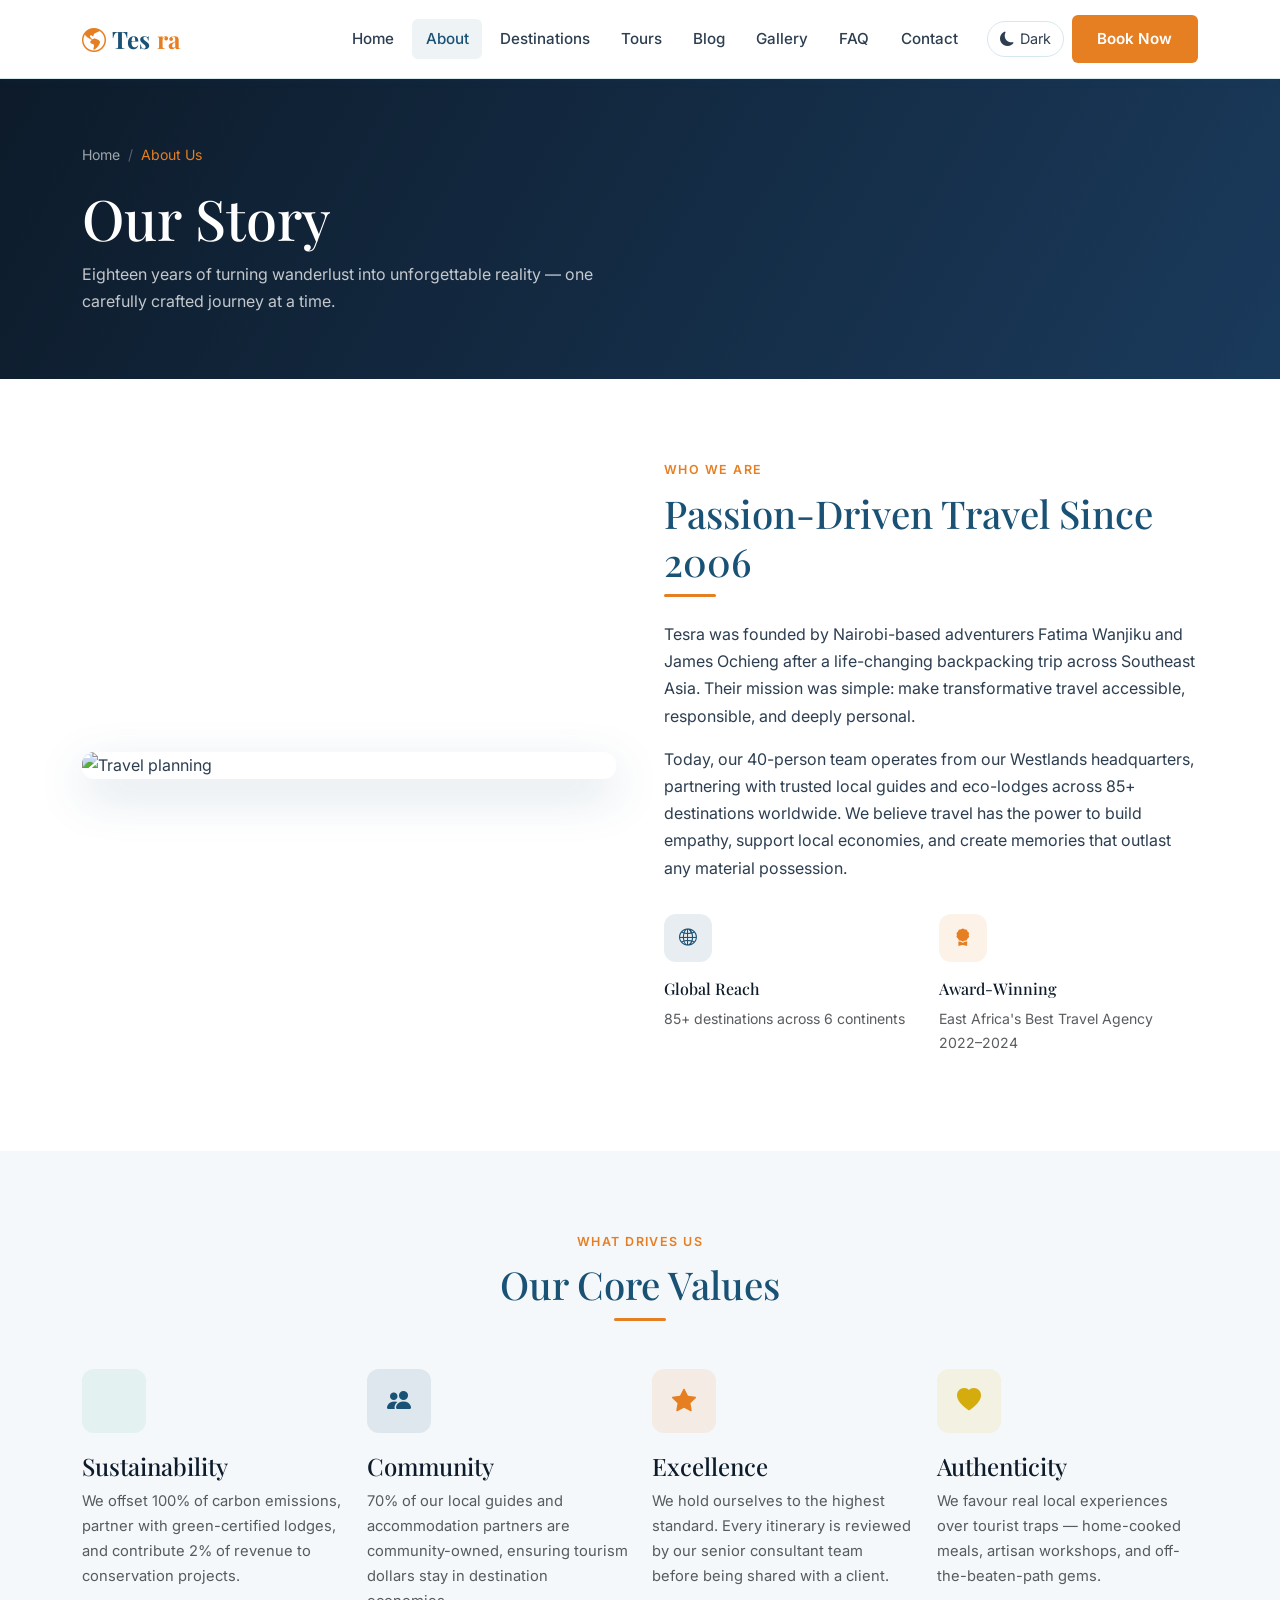
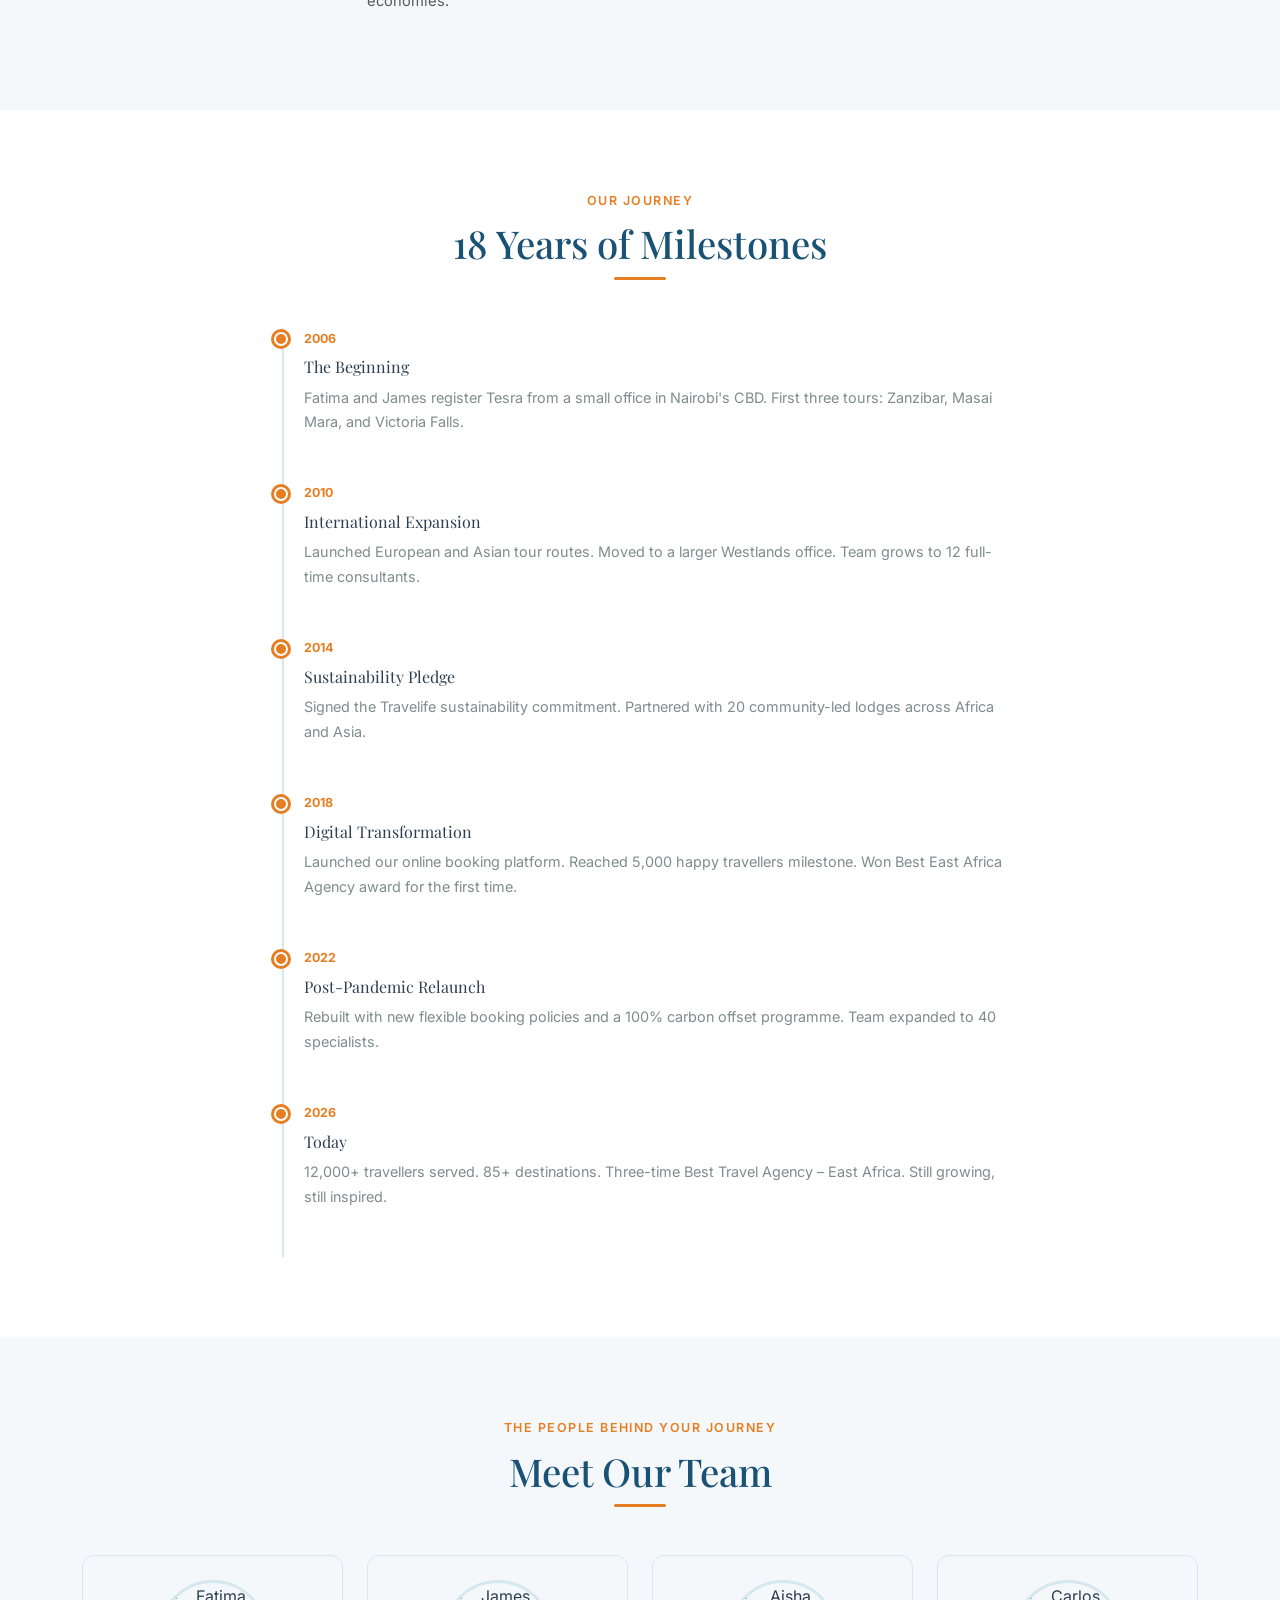
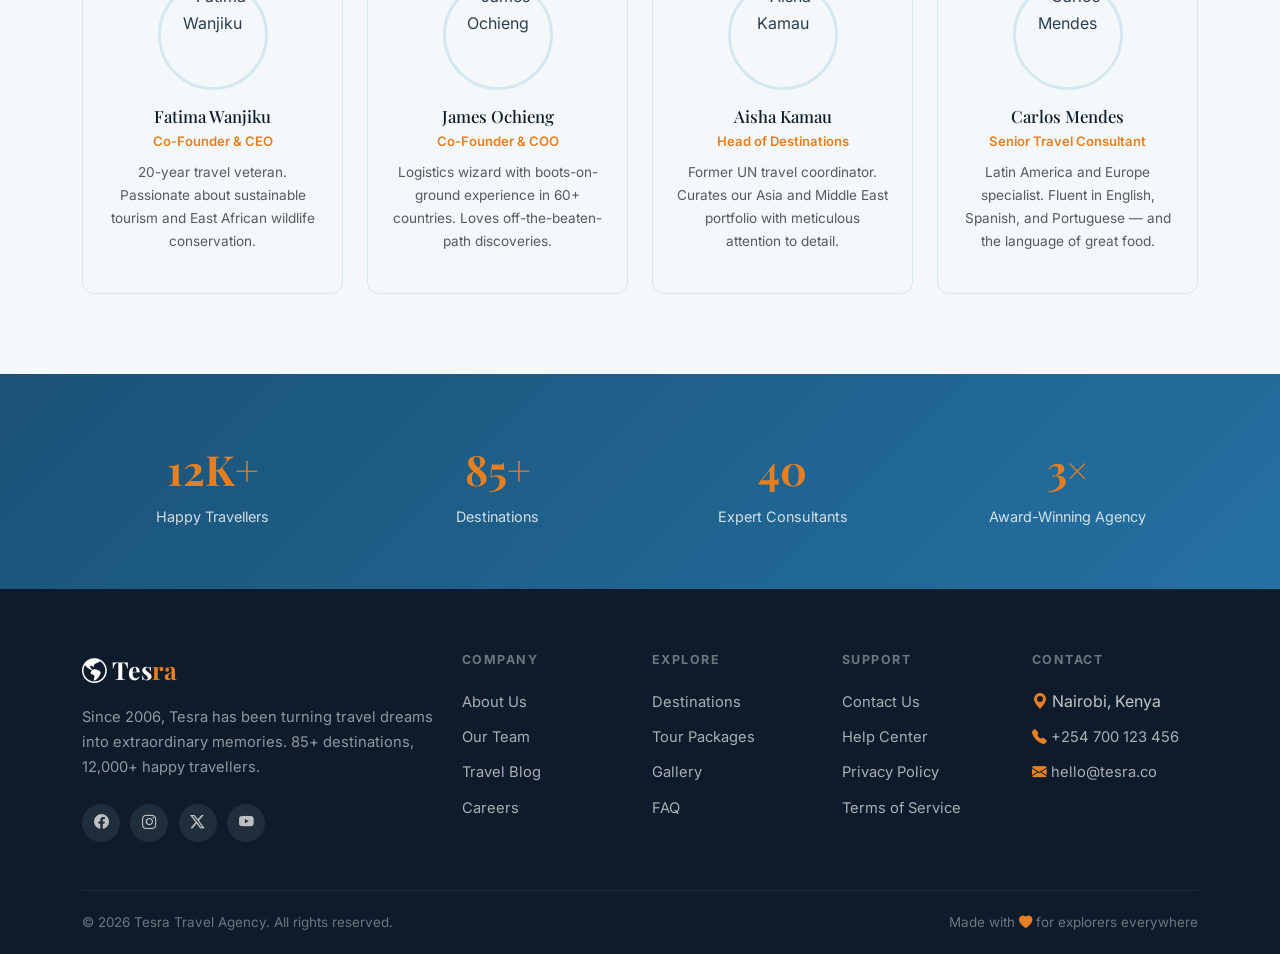
==== about.html @ 87112cbf "about page" ====
<!DOCTYPE html>
<html lang="en">
<head>
  <meta charset="UTF-8" />
  <meta name="viewport" content="width=device-width, initial-scale=1.0" />
  <title>About Us – Tesra Travel Agency</title>
  <meta name="description" content="Learn about Tesra Travel Agency – our story, mission, values, and the passionate team behind your dream journeys." />
  <link rel="stylesheet" href="https://cdn.jsdelivr.net/npm/bootstrap@5.3.2/dist/css/bootstrap.min.css" />
  <link rel="stylesheet" href="https://cdn.jsdelivr.net/npm/bootstrap-icons@1.11.3/font/bootstrap-icons.min.css" />
  <link rel="stylesheet" href="css/style.css" />
</head>
<body>

<!-- NAVBAR -->
<nav class="navbar navbar-expand-lg">
  <div class="container">
    <a class="navbar-brand" href="index.html"><i class="bi bi-globe-americas"></i> Tes<span>ra</span></a>
    <button class="navbar-toggler border-0" type="button" data-bs-toggle="collapse" data-bs-target="#navMenu">
      <span class="navbar-toggler-icon"></span>
    </button>
    <div class="collapse navbar-collapse" id="navMenu">
      <ul class="navbar-nav ms-auto align-items-lg-center gap-1 mb-2 mb-lg-0">
        <li class="nav-item"><a class="nav-link" href="index.html">Home</a></li>
        <li class="nav-item"><a class="nav-link active" href="about.html">About</a></li>
        <li class="nav-item"><a class="nav-link" href="destinations.html">Destinations</a></li>
        <li class="nav-item"><a class="nav-link" href="tours.html">Tours</a></li>
        <li class="nav-item"><a class="nav-link" href="blog.html">Blog</a></li>
        <li class="nav-item"><a class="nav-link" href="gallery.html">Gallery</a></li>
        <li class="nav-item"><a class="nav-link" href="faq.html">FAQ</a></li>
        <li class="nav-item"><a class="nav-link" href="contact.html">Contact</a></li>
      </ul>
      <div class="ms-lg-3 d-flex align-items-center gap-2 mt-2 mt-lg-0">
        <button id="darkModeToggle"><i class="bi bi-moon-fill"></i> Dark</button>
        <a href="tours.html" class="btn-primary-custom">Book Now</a>
      </div>
    </div>
  </div>
</nav>

<!-- PAGE HERO -->
<section class="page-hero">
  <div class="container">
    <nav aria-label="breadcrumb">
      <ol class="breadcrumb">
        <li class="breadcrumb-item"><a href="index.html" style="color:rgba(255,255,255,0.6)">Home</a></li>
        <li class="breadcrumb-item active">About Us</li>
      </ol>
    </nav>
    <h1>Our Story</h1>
    <p style="color:rgba(255,255,255,0.75);max-width:540px;margin-top:0.5rem">Eighteen years of turning wanderlust into unforgettable reality — one carefully crafted journey at a time.</p>
  </div>
</section>

<!-- MISSION & VISION -->
<section class="section-pad">
  <div class="container">
    <div class="row align-items-center g-5">
      <div class="col-lg-6 reveal">
        <img src="https://images.unsplash.com/photo-1488085061387-422e29b40080?w=800&q=80" alt="Travel planning" class="img-fluid" style="border-radius:var(--radius-md);box-shadow:var(--shadow-lg)" loading="lazy" />
      </div>
      <div class="col-lg-6 reveal">
        <span class="eyebrow">Who We Are</span>
        <h2 class="section-title">Passion-Driven Travel Since 2006</h2>
        <div class="divider"></div>
        <p>Tesra was founded by Nairobi-based adventurers Fatima Wanjiku and James Ochieng after a life-changing backpacking trip across Southeast Asia. Their mission was simple: make transformative travel accessible, responsible, and deeply personal.</p>
        <p class="mt-3">Today, our 40-person team operates from our Westlands headquarters, partnering with trusted local guides and eco-lodges across 85+ destinations worldwide. We believe travel has the power to build empathy, support local economies, and create memories that outlast any material possession.</p>
        <div class="row g-3 mt-2">
          <div class="col-6">
            <div class="feature-icon blue" style="width:48px;height:48px;font-size:1.1rem"><i class="bi bi-globe2"></i></div>
            <h5 style="font-size:1rem;margin-top:0.5rem">Global Reach</h5>
            <p class="text-muted" style="font-size:0.88rem">85+ destinations across 6 continents</p>
          </div>
          <div class="col-6">
            <div class="feature-icon orange" style="width:48px;height:48px;font-size:1.1rem"><i class="bi bi-award-fill"></i></div>
            <h5 style="font-size:1rem;margin-top:0.5rem">Award-Winning</h5>
            <p class="text-muted" style="font-size:0.88rem">East Africa's Best Travel Agency 2022–2024</p>
          </div>
        </div>
      </div>
    </div>
  </div>
</section>

<!-- VALUES -->
<section class="section-pad bg-light-custom">
  <div class="container">
    <div class="text-center mb-5">
      <span class="eyebrow">What Drives Us</span>
      <h2 class="section-title">Our Core Values</h2>
      <div class="divider center"></div>
    </div>
    <div class="row g-4">
      <div class="col-sm-6 col-lg-3 reveal">
        <div class="feature-icon teal"><i class="bi bi-leaf-fill"></i></div>
        <h4>Sustainability</h4>
        <p class="text-muted" style="font-size:0.92rem">We offset 100% of carbon emissions, partner with green-certified lodges, and contribute 2% of revenue to conservation projects.</p>
      </div>
      <div class="col-sm-6 col-lg-3 reveal">
        <div class="feature-icon blue"><i class="bi bi-people-fill"></i></div>
        <h4>Community</h4>
        <p class="text-muted" style="font-size:0.92rem">70% of our local guides and accommodation partners are community-owned, ensuring tourism dollars stay in destination economies.</p>
      </div>
      <div class="col-sm-6 col-lg-3 reveal">
        <div class="feature-icon orange"><i class="bi bi-star-fill"></i></div>
        <h4>Excellence</h4>
        <p class="text-muted" style="font-size:0.92rem">We hold ourselves to the highest standard. Every itinerary is reviewed by our senior consultant team before being shared with a client.</p>
      </div>
      <div class="col-sm-6 col-lg-3 reveal">
        <div class="feature-icon gold"><i class="bi bi-heart-fill"></i></div>
        <h4>Authenticity</h4>
        <p class="text-muted" style="font-size:0.92rem">We favour real local experiences over tourist traps — home-cooked meals, artisan workshops, and off-the-beaten-path gems.</p>
      </div>
    </div>
  </div>
</section>

<!-- TIMELINE -->
<section class="section-pad">
  <div class="container">
    <div class="row justify-content-center">
      <div class="col-lg-8">
        <div class="text-center mb-5">
          <span class="eyebrow">Our Journey</span>
          <h2 class="section-title">18 Years of Milestones</h2>
          <div class="divider center"></div>
        </div>
        <div class="timeline reveal">
          <div class="timeline-item">
            <div class="timeline-dot"></div>
            <div class="timeline-year">2006</div>
            <div class="timeline-title">The Beginning</div>
            <p class="timeline-text">Fatima and James register Tesra from a small office in Nairobi's CBD. First three tours: Zanzibar, Masai Mara, and Victoria Falls.</p>
          </div>
          <div class="timeline-item">
            <div class="timeline-dot"></div>
            <div class="timeline-year">2010</div>
            <div class="timeline-title">International Expansion</div>
            <p class="timeline-text">Launched European and Asian tour routes. Moved to a larger Westlands office. Team grows to 12 full-time consultants.</p>
          </div>
          <div class="timeline-item">
            <div class="timeline-dot"></div>
            <div class="timeline-year">2014</div>
            <div class="timeline-title">Sustainability Pledge</div>
            <p class="timeline-text">Signed the Travelife sustainability commitment. Partnered with 20 community-led lodges across Africa and Asia.</p>
          </div>
          <div class="timeline-item">
            <div class="timeline-dot"></div>
            <div class="timeline-year">2018</div>
            <div class="timeline-title">Digital Transformation</div>
            <p class="timeline-text">Launched our online booking platform. Reached 5,000 happy travellers milestone. Won Best East Africa Agency award for the first time.</p>
          </div>
          <div class="timeline-item">
            <div class="timeline-dot"></div>
            <div class="timeline-year">2022</div>
            <div class="timeline-title">Post-Pandemic Relaunch</div>
            <p class="timeline-text">Rebuilt with new flexible booking policies and a 100% carbon offset programme. Team expanded to 40 specialists.</p>
          </div>
          <div class="timeline-item">
            <div class="timeline-dot"></div>
            <div class="timeline-year">2026</div>
            <div class="timeline-title">Today</div>
            <p class="timeline-text">12,000+ travellers served. 85+ destinations. Three-time Best Travel Agency – East Africa. Still growing, still inspired.</p>
          </div>
        </div>
      </div>
    </div>
  </div>
</section>

<!-- TEAM -->
<section class="section-pad bg-light-custom" id="team">
  <div class="container">
    <div class="text-center mb-5">
      <span class="eyebrow">The People Behind Your Journey</span>
      <h2 class="section-title">Meet Our Team</h2>
      <div class="divider center"></div>
    </div>
    <div class="row g-4">
      <div class="col-sm-6 col-lg-3 reveal">
        <div class="team-card">
          <img src="https://randomuser.me/api/portraits/women/65.jpg" alt="Fatima Wanjiku" />
          <h4>Fatima Wanjiku</h4>
          <div class="team-role">Co-Founder & CEO</div>
          <p class="text-muted mt-2" style="font-size:0.85rem">20-year travel veteran. Passionate about sustainable tourism and East African wildlife conservation.</p>
        </div>
      </div>
      <div class="col-sm-6 col-lg-3 reveal">
        <div class="team-card">
          <img src="https://randomuser.me/api/portraits/men/41.jpg" alt="James Ochieng" />
          <h4>James Ochieng</h4>
          <div class="team-role">Co-Founder & COO</div>
          <p class="text-muted mt-2" style="font-size:0.85rem">Logistics wizard with boots-on-ground experience in 60+ countries. Loves off-the-beaten-path discoveries.</p>
        </div>
      </div>
      <div class="col-sm-6 col-lg-3 reveal">
        <div class="team-card">
          <img src="https://randomuser.me/api/portraits/women/29.jpg" alt="Aisha Kamau" />
          <h4>Aisha Kamau</h4>
          <div class="team-role">Head of Destinations</div>
          <p class="text-muted mt-2" style="font-size:0.85rem">Former UN travel coordinator. Curates our Asia and Middle East portfolio with meticulous attention to detail.</p>
        </div>
      </div>
      <div class="col-sm-6 col-lg-3 reveal">
        <div class="team-card">
          <img src="https://randomuser.me/api/portraits/men/52.jpg" alt="Carlos Mendes" />
          <h4>Carlos Mendes</h4>
          <div class="team-role">Senior Travel Consultant</div>
          <p class="text-muted mt-2" style="font-size:0.85rem">Latin America and Europe specialist. Fluent in English, Spanish, and Portuguese — and the language of great food.</p>
        </div>
      </div>
    </div>
  </div>
</section>

<!-- STATS BANNER -->
<section style="background:linear-gradient(135deg,#1A5276,#2471A3);padding:60px 0">
  <div class="container">
    <div class="row g-4 text-center text-white">
      <div class="col-6 col-lg-3">
        <div style="font-family:var(--font-display);font-size:2.6rem;font-weight:700;color:var(--color-accent)">12K+</div>
        <div style="font-size:0.9rem;opacity:0.8">Happy Travellers</div>
      </div>
      <div class="col-6 col-lg-3">
        <div style="font-family:var(--font-display);font-size:2.6rem;font-weight:700;color:var(--color-accent)">85+</div>
        <div style="font-size:0.9rem;opacity:0.8">Destinations</div>
      </div>
      <div class="col-6 col-lg-3">
        <div style="font-family:var(--font-display);font-size:2.6rem;font-weight:700;color:var(--color-accent)">40</div>
        <div style="font-size:0.9rem;opacity:0.8">Expert Consultants</div>
      </div>
      <div class="col-6 col-lg-3">
        <div style="font-family:var(--font-display);font-size:2.6rem;font-weight:700;color:var(--color-accent)">3×</div>
        <div style="font-size:0.9rem;opacity:0.8">Award-Winning Agency</div>
      </div>
    </div>
  </div>
</section>

<!-- FOOTER -->
<footer>
  <div class="container">
    <div class="row g-4">
      <div class="col-lg-4">
        <div class="footer-brand"><i class="bi bi-globe-americas"></i> Tes<span>ra</span></div>
        <p class="footer-desc">Since 2006, Tesra has been turning travel dreams into extraordinary memories. 85+ destinations, 12,000+ happy travellers.</p>
        <div class="footer-social">
          <a href="#" class="social-btn"><i class="bi bi-facebook"></i></a>
          <a href="#" class="social-btn"><i class="bi bi-instagram"></i></a>
          <a href="#" class="social-btn"><i class="bi bi-twitter-x"></i></a>
          <a href="#" class="social-btn"><i class="bi bi-youtube"></i></a>
        </div>
      </div>
      <div class="col-6 col-lg-2">
        <div class="footer-heading">Company</div>
        <ul class="footer-links">
          <li><a href="about.html">About Us</a></li>
          <li><a href="about.html#team">Our Team</a></li>
          <li><a href="blog.html">Travel Blog</a></li>
          <li><a href="contact.html">Careers</a></li>
        </ul>
      </div>
      <div class="col-6 col-lg-2">
        <div class="footer-heading">Explore</div>
        <ul class="footer-links">
          <li><a href="destinations.html">Destinations</a></li>
          <li><a href="tours.html">Tour Packages</a></li>
          <li><a href="gallery.html">Gallery</a></li>
          <li><a href="faq.html">FAQ</a></li>
        </ul>
      </div>
      <div class="col-6 col-lg-2">
        <div class="footer-heading">Support</div>
        <ul class="footer-links">
          <li><a href="contact.html">Contact Us</a></li>
          <li><a href="faq.html">Help Center</a></li>
          <li><a href="#">Privacy Policy</a></li>
          <li><a href="#">Terms of Service</a></li>
        </ul>
      </div>
      <div class="col-6 col-lg-2">
        <div class="footer-heading">Contact</div>
        <ul class="footer-links">
          <li><i class="bi bi-geo-alt-fill text-accent"></i> Nairobi, Kenya</li>
          <li><a href="tel:+254700123456"><i class="bi bi-telephone-fill text-accent"></i> +254 700 123 456</a></li>
          <li><a href="mailto:hello@tesra.co"><i class="bi bi-envelope-fill text-accent"></i> hello@tesra.co</a></li>
        </ul>
      </div>
    </div>
    <div class="footer-bottom">
      <span>&copy; 2026 Tesra Travel Agency. All rights reserved.</span>
      <span>Made with <i class="bi bi-heart-fill text-accent"></i> for explorers everywhere</span>
    </div>
  </div>
</footer>

<button class="back-to-top" id="backToTop"><i class="bi bi-arrow-up"></i></button>
<script src="https://cdn.jsdelivr.net/npm/bootstrap@5.3.2/dist/js/bootstrap.bundle.min.js"></script>
<script src="js/main.js"></script>
</body>
</html>
---- css/style.css ----
/* =============================================
   Tesra Travel Agency – Main Stylesheet
   ============================================= */

/* --- Google Fonts Import --- */
@import url('https://fonts.googleapis.com/css2?family=Playfair+Display:wght@400;600;700&family=Inter:wght@300;400;500;600&display=swap');

/* --- CSS Variables (Token System) --- */
:root {
  --color-primary:    #1A5276;   /* deep ocean blue */
  --color-accent:     #E67E22;   /* warm sunset orange */
  --color-gold:       #D4AC0D;   /* sand gold */
  --color-dark:       #0D1B2A;   /* near-black navy */
  --color-light:      #F5F8FA;   /* off-white */
  --color-white:      #FFFFFF;
  --color-text:       #2C3E50;
  --color-muted:      #7F8C8D;
  --color-border:     #D5E8F0;

  --font-display: 'Playfair Display', Georgia, serif;
  --font-body:    'Inter', system-ui, sans-serif;

  --radius-sm:  6px;
  --radius-md:  12px;
  --radius-lg:  24px;

  --shadow-sm:  0 2px 8px rgba(26,82,118,0.10);
  --shadow-md:  0 6px 24px rgba(26,82,118,0.14);
  --shadow-lg:  0 16px 48px rgba(26,82,118,0.18);

  --transition: 0.28s ease;
}

/* --- Reset & Base --- */
*, *::before, *::after { box-sizing: border-box; margin: 0; padding: 0; }
html { scroll-behavior: smooth; }
body {
  font-family: var(--font-body);
  font-size: 16px;
  color: var(--color-text);
  background: var(--color-white);
  line-height: 1.7;
}
img { max-width: 100%; height: auto; display: block; }
a { text-decoration: none; color: inherit; }

/* --- Typography --- */
h1, h2, h3, h4, h5 {
  font-family: var(--font-display);
  line-height: 1.25;
  color: var(--color-dark);
}
h1 { font-size: clamp(2rem, 5vw, 3.5rem); }
h2 { font-size: clamp(1.6rem, 3.5vw, 2.4rem); }
h3 { font-size: clamp(1.2rem, 2.5vw, 1.6rem); }
.section-title {
  font-family: var(--font-display);
  color: var(--color-primary);
  margin-bottom: 0.5rem;
}
.section-subtitle {
  color: var(--color-muted);
  font-size: 1.05rem;
  margin-bottom: 2.5rem;
}
.eyebrow {
  font-size: 0.78rem;
  font-weight: 600;
  letter-spacing: 0.12em;
  text-transform: uppercase;
  color: var(--color-accent);
  margin-bottom: 0.5rem;
  display: block;
}

/* =============================================
   NAVBAR
   ============================================= */
.navbar {
  background: var(--color-white) !important;
  border-bottom: 1px solid var(--color-border);
  padding: 0.85rem 0;
  box-shadow: var(--shadow-sm);
  position: sticky;
  top: 0;
  z-index: 1000;
  transition: background var(--transition);
}
.navbar.dark-nav {
  background: var(--color-dark) !important;
  border-bottom-color: rgba(255,255,255,0.08);
}
.navbar-brand {
  font-family: var(--font-display);
  font-size: 1.5rem;
  font-weight: 700;
  color: var(--color-primary) !important;
  display: flex;
  align-items: center;
  gap: 0.4rem;
}
.navbar-brand span { color: var(--color-accent); }
.navbar-brand i { color: var(--color-accent); }
.navbar.dark-nav .navbar-brand { color: var(--color-white) !important; }
.nav-link {
  font-weight: 500;
  color: var(--color-text) !important;
  padding: 0.45rem 0.85rem !important;
  border-radius: var(--radius-sm);
  transition: color var(--transition), background var(--transition);
  font-size: 0.95rem;
}
.nav-link:hover, .nav-link.active {
  color: var(--color-primary) !important;
  background: rgba(26,82,118,0.07);
}
.navbar.dark-nav .nav-link { color: rgba(255,255,255,0.85) !important; }
.navbar.dark-nav .nav-link:hover { color: var(--color-white) !important; background: rgba(255,255,255,0.1); }
.nav-cta {
  background: var(--color-accent) !important;
  color: var(--color-white) !important;
  border-radius: var(--radius-sm) !important;
  padding: 0.45rem 1.1rem !important;
}
.nav-cta:hover { background: #c0661a !important; }

/* Dark Mode Toggle */
#darkModeToggle {
  border: 1.5px solid var(--color-border);
  background: transparent;
  color: var(--color-text);
  border-radius: 50px;
  padding: 0.3rem 0.75rem;
  font-size: 0.9rem;
  cursor: pointer;
  transition: all var(--transition);
  display: flex; align-items: center; gap: 0.35rem;
}
#darkModeToggle:hover { background: var(--color-primary); color: white; border-color: var(--color-primary); }

/* =============================================
   HERO SECTION
   ============================================= */
.hero {
  position: relative;
  min-height: 90vh;
  display: flex;
  align-items: center;
  overflow: hidden;
  background: linear-gradient(135deg, var(--color-dark) 0%, #1A3A5C 60%, #2471A3 100%);
}
.hero-bg {
  position: absolute; inset: 0;
  background-image: url('https://images.unsplash.com/photo-1476514525535-07fb3b4ae5f1?w=1600&q=80');
  background-size: cover;
  background-position: center;
  opacity: 0.22;
  z-index: 0;
}
.hero-content { position: relative; z-index: 1; padding: 5rem 0; }
.hero h1 { color: var(--color-white); margin-bottom: 1.25rem; }
.hero h1 span { color: var(--color-accent); }
.hero-lead {
  font-size: 1.15rem;
  color: rgba(255,255,255,0.82);
  max-width: 520px;
  margin-bottom: 2.2rem;
}
.hero-stats {
  display: flex;
  gap: 2.5rem;
  margin-top: 3rem;
  flex-wrap: wrap;
}
.hero-stat-num {
  font-family: var(--font-display);
  font-size: 1.9rem;
  font-weight: 700;
  color: var(--color-accent);
}
.hero-stat-label { font-size: 0.82rem; color: rgba(255,255,255,0.65); }

/* Search Bar */
.hero-search {
  background: var(--color-white);
  border-radius: var(--radius-md);
  padding: 1rem 1.25rem;
  box-shadow: var(--shadow-lg);
  display: flex;
  flex-wrap: wrap;
  gap: 0.75rem;
  align-items: flex-end;
  margin-top: 2rem;
}
.hero-search .form-group { flex: 1 1 180px; }
.hero-search label { font-size: 0.75rem; font-weight: 600; color: var(--color-muted); text-transform: uppercase; letter-spacing: 0.08em; }
.hero-search .form-control, .hero-search .form-select {
  border: 1.5px solid var(--color-border);
  border-radius: var(--radius-sm);
  font-size: 0.95rem;
  padding: 0.5rem 0.75rem;
  color: var(--color-text);
  transition: border-color var(--transition);
}
.hero-search .form-control:focus, .hero-search .form-select:focus {
  border-color: var(--color-primary);
  box-shadow: 0 0 0 3px rgba(26,82,118,0.12);
}

/* =============================================
   BUTTONS
   ============================================= */
.btn-primary-custom {
  background: var(--color-accent);
  color: var(--color-white);
  border: none;
  border-radius: var(--radius-sm);
  padding: 0.7rem 1.6rem;
  font-weight: 600;
  font-size: 0.95rem;
  cursor: pointer;
  transition: background var(--transition), transform var(--transition), box-shadow var(--transition);
  display: inline-flex; align-items: center; gap: 0.5rem;
}
.btn-primary-custom:hover {
  background: #c0661a;
  transform: translateY(-2px);
  box-shadow: 0 6px 20px rgba(230,126,34,0.32);
  color: white;
}
.btn-outline-custom {
  background: transparent;
  color: var(--color-white);
  border: 2px solid rgba(255,255,255,0.6);
  border-radius: var(--radius-sm);
  padding: 0.68rem 1.5rem;
  font-weight: 600;
  font-size: 0.95rem;
  cursor: pointer;
  transition: all var(--transition);
  display: inline-flex; align-items: center; gap: 0.5rem;
}
.btn-outline-custom:hover { border-color: white; background: rgba(255,255,255,0.12); color: white; }
.btn-primary-dark {
  background: var(--color-primary);
  color: white;
  border: none;
  border-radius: var(--radius-sm);
  padding: 0.7rem 1.6rem;
  font-weight: 600;
  cursor: pointer;
  transition: background var(--transition), transform var(--transition);
  display: inline-flex; align-items: center; gap: 0.5rem;
}
.btn-primary-dark:hover { background: #154360; transform: translateY(-2px); color: white; }

/* =============================================
   CARDS
   ============================================= */
.destination-card {
  border-radius: var(--radius-md);
  overflow: hidden;
  box-shadow: var(--shadow-sm);
  transition: transform var(--transition), box-shadow var(--transition);
  background: var(--color-white);
  border: 1px solid var(--color-border);
}
.destination-card:hover {
  transform: translateY(-6px);
  box-shadow: var(--shadow-lg);
}
.destination-card .card-img-wrapper {
  position: relative;
  overflow: hidden;
  height: 220px;
}
.destination-card img {
  width: 100%; height: 100%; object-fit: cover;
  transition: transform 0.45s ease;
}
.destination-card:hover img { transform: scale(1.06); }
.card-badge {
  position: absolute;
  top: 0.85rem;
  left: 0.85rem;
  background: var(--color-accent);
  color: white;
  font-size: 0.72rem;
  font-weight: 700;
  padding: 0.25rem 0.65rem;
  border-radius: 50px;
  text-transform: uppercase;
  letter-spacing: 0.06em;
}
.destination-card .card-body { padding: 1.25rem 1.5rem 1.5rem; }
.card-location { font-size: 0.8rem; color: var(--color-muted); margin-bottom: 0.35rem; }
.card-location i { color: var(--color-accent); margin-right: 4px; }
.card-title { font-family: var(--font-display); font-size: 1.2rem; margin-bottom: 0.5rem; color: var(--color-dark); }
.card-price { font-size: 1.1rem; font-weight: 700; color: var(--color-primary); }
.card-price span { font-size: 0.78rem; font-weight: 400; color: var(--color-muted); }
.card-rating { font-size: 0.82rem; color: var(--color-gold); }
.card-rating span { color: var(--color-muted); margin-left: 3px; }

/* =============================================
   SECTIONS
   ============================================= */
.section-pad { padding: 80px 0; }
.section-pad-sm { padding: 50px 0; }
.bg-light-custom { background: var(--color-light); }
.bg-primary-custom { background: var(--color-primary); }
.bg-dark-custom { background: var(--color-dark); }

/* Feature icons */
.feature-icon {
  width: 64px; height: 64px;
  border-radius: var(--radius-md);
  display: flex; align-items: center; justify-content: center;
  font-size: 1.5rem;
  margin-bottom: 1.1rem;
}
.feature-icon.blue { background: rgba(26,82,118,0.1); color: var(--color-primary); }
.feature-icon.orange { background: rgba(230,126,34,0.1); color: var(--color-accent); }
.feature-icon.gold { background: rgba(212,172,13,0.1); color: var(--color-gold); }
.feature-icon.teal { background: rgba(22,160,133,0.08); color: #16A085; }

/* Testimonial card */
.testimonial-card {
  background: var(--color-white);
  border-radius: var(--radius-md);
  padding: 1.75rem;
  border: 1px solid var(--color-border);
  box-shadow: var(--shadow-sm);
  height: 100%;
}
.testimonial-stars { color: var(--color-gold); font-size: 0.9rem; margin-bottom: 0.75rem; }
.testimonial-text { color: var(--color-text); font-size: 0.97rem; margin-bottom: 1.25rem; font-style: italic; }
.testimonial-author { display: flex; align-items: center; gap: 0.75rem; }
.testimonial-avatar {
  width: 46px; height: 46px;
  border-radius: 50%;
  object-fit: cover;
  border: 2px solid var(--color-border);
}
.testimonial-name { font-weight: 600; font-size: 0.92rem; }
.testimonial-trip { font-size: 0.78rem; color: var(--color-muted); }

/* Filter Tabs */
.filter-tabs { display: flex; flex-wrap: wrap; gap: 0.5rem; margin-bottom: 2rem; }
.filter-btn {
  background: var(--color-white);
  border: 1.5px solid var(--color-border);
  color: var(--color-text);
  border-radius: 50px;
  padding: 0.45rem 1.1rem;
  font-size: 0.88rem;
  font-weight: 500;
  cursor: pointer;
  transition: all var(--transition);
}
.filter-btn:hover, .filter-btn.active {
  background: var(--color-primary);
  border-color: var(--color-primary);
  color: white;
}

/* Breadcrumb */
.page-hero {
  background: linear-gradient(120deg, var(--color-dark) 0%, #1A3A5C 100%);
  padding: 4rem 0 3rem;
  color: white;
}
.page-hero h1 { color: white; margin-bottom: 0.5rem; }
.breadcrumb-item { color: rgba(255,255,255,0.6); font-size: 0.88rem; }
.breadcrumb-item.active { color: var(--color-accent); }
.breadcrumb-item + .breadcrumb-item::before { color: rgba(255,255,255,0.3); }

/* =============================================
   FOOTER
   ============================================= */
footer {
  background: var(--color-dark);
  color: rgba(255,255,255,0.75);
  padding: 60px 0 0;
}
.footer-brand {
  font-family: var(--font-display);
  font-size: 1.55rem;
  font-weight: 700;
  color: white;
  margin-bottom: 0.85rem;
}
.footer-brand span { color: var(--color-accent); }
.footer-desc { font-size: 0.92rem; color: rgba(255,255,255,0.55); margin-bottom: 1.5rem; }
.footer-heading { font-size: 0.78rem; font-weight: 700; text-transform: uppercase; letter-spacing: 0.12em; color: rgba(255,255,255,0.4); margin-bottom: 1.1rem; }
.footer-links { list-style: none; padding: 0; }
.footer-links li { margin-bottom: 0.5rem; }
.footer-links a { color: rgba(255,255,255,0.65); font-size: 0.92rem; transition: color var(--transition); }
.footer-links a:hover { color: var(--color-accent); }
.footer-social { display: flex; gap: 0.65rem; }
.social-btn {
  width: 38px; height: 38px;
  border-radius: 50%;
  background: rgba(255,255,255,0.08);
  display: flex; align-items: center; justify-content: center;
  color: rgba(255,255,255,0.7);
  font-size: 0.92rem;
  transition: all var(--transition);
}
.social-btn:hover { background: var(--color-accent); color: white; }
.footer-bottom {
  border-top: 1px solid rgba(255,255,255,0.08);
  margin-top: 3rem;
  padding: 1.25rem 0;
  font-size: 0.84rem;
  color: rgba(255,255,255,0.4);
  display: flex;
  justify-content: space-between;
  flex-wrap: wrap;
  gap: 0.5rem;
}

/* =============================================
   FORMS
   ============================================= */
.form-card {
  background: var(--color-white);
  border-radius: var(--radius-md);
  padding: 2rem 2.25rem;
  box-shadow: var(--shadow-md);
  border: 1px solid var(--color-border);
}
.form-label-custom {
  font-size: 0.82rem;
  font-weight: 600;
  color: var(--color-text);
  text-transform: uppercase;
  letter-spacing: 0.07em;
  margin-bottom: 0.35rem;
  display: block;
}
.form-control-custom {
  width: 100%;
  border: 1.5px solid var(--color-border);
  border-radius: var(--radius-sm);
  padding: 0.65rem 0.9rem;
  font-size: 0.96rem;
  font-family: var(--font-body);
  color: var(--color-text);
  background: var(--color-white);
  transition: border-color var(--transition), box-shadow var(--transition);
  outline: none;
}
.form-control-custom:focus {
  border-color: var(--color-primary);
  box-shadow: 0 0 0 3px rgba(26,82,118,0.12);
}
.form-control-custom.is-invalid { border-color: #E74C3C; }
.form-control-custom.is-valid { border-color: #27AE60; }
.error-msg { font-size: 0.78rem; color: #E74C3C; margin-top: 0.25rem; display: none; }
.error-msg.show { display: block; }

/* =============================================
   DARK MODE
   ============================================= */
body.dark-mode {
  background: #0D1B2A;
  color: rgba(255,255,255,0.85);
}
body.dark-mode .navbar { background: #0D1B2A !important; border-bottom-color: rgba(255,255,255,0.08); }
body.dark-mode .navbar-brand { color: white !important; }
body.dark-mode .nav-link { color: rgba(255,255,255,0.8) !important; }
body.dark-mode .nav-link:hover { color: white !important; background: rgba(255,255,255,0.08); }
body.dark-mode h1, body.dark-mode h2, body.dark-mode h3, body.dark-mode h4 { color: white; }
body.dark-mode .destination-card, body.dark-mode .testimonial-card, body.dark-mode .form-card {
  background: #142233; border-color: rgba(255,255,255,0.08);
}
body.dark-mode .card-title, body.dark-mode .section-title { color: white; }
body.dark-mode .bg-light-custom { background: #1a2d42; }
body.dark-mode .form-control-custom { background: #1a2d42; border-color: rgba(255,255,255,0.15); color: white; }
body.dark-mode .filter-btn { background: #142233; border-color: rgba(255,255,255,0.12); color: rgba(255,255,255,0.8); }
body.dark-mode .hero-search { background: #142233; }
body.dark-mode .hero-search .form-control, body.dark-mode .hero-search .form-select { background: #1a2d42; border-color: rgba(255,255,255,0.15); color: white; }
body.dark-mode #darkModeToggle { border-color: rgba(255,255,255,0.2); color: rgba(255,255,255,0.8); }
body.dark-mode .navbar-toggler-icon { filter: invert(1); }

/* =============================================
   UTILITIES
   ============================================= */
.text-accent { color: var(--color-accent) !important; }
.text-primary-custom { color: var(--color-primary) !important; }
.divider { height: 3px; width: 52px; background: var(--color-accent); border-radius: 4px; margin: 0.6rem 0 1.5rem; }
.divider.center { margin: 0.6rem auto 1.5rem; }
.tag-pill {
  display: inline-block;
  background: rgba(26,82,118,0.1);
  color: var(--color-primary);
  font-size: 0.75rem;
  font-weight: 600;
  padding: 0.2rem 0.65rem;
  border-radius: 50px;
  margin-right: 0.3rem;
  margin-bottom: 0.3rem;
}
.back-to-top {
  position: fixed;
  bottom: 2rem; right: 2rem;
  width: 44px; height: 44px;
  background: var(--color-primary);
  color: white;
  border: none;
  border-radius: 50%;
  font-size: 1rem;
  cursor: pointer;
  box-shadow: var(--shadow-md);
  display: none;
  align-items: center;
  justify-content: center;
  transition: background var(--transition), transform var(--transition);
  z-index: 999;
}
.back-to-top:hover { background: var(--color-accent); transform: translateY(-3px); }
.back-to-top.visible { display: flex; }

/* =============================================
   TEAM / ABOUT
   ============================================= */
.team-card {
  text-align: center;
  padding: 1.5rem;
  border-radius: var(--radius-md);
  border: 1px solid var(--color-border);
  transition: box-shadow var(--transition), transform var(--transition);
}
.team-card:hover { transform: translateY(-4px); box-shadow: var(--shadow-md); }
.team-card img {
  width: 110px; height: 110px;
  border-radius: 50%;
  object-fit: cover;
  margin: 0 auto 1rem;
  border: 3px solid var(--color-border);
}
.team-card h4 { font-size: 1.05rem; margin-bottom: 0.2rem; }
.team-card .team-role { font-size: 0.82rem; color: var(--color-accent); font-weight: 600; }

/* Timeline (About) */
.timeline { position: relative; padding-left: 2rem; }
.timeline::before {
  content: '';
  position: absolute;
  left: 0.65rem; top: 0; bottom: 0;
  width: 2px;
  background: var(--color-border);
}
.timeline-item { position: relative; padding-bottom: 2rem; }
.timeline-dot {
  position: absolute;
  left: -1.9rem; top: 0.3rem;
  width: 14px; height: 14px;
  border-radius: 50%;
  background: var(--color-accent);
  border: 2px solid white;
  box-shadow: 0 0 0 3px var(--color-accent);
}
.timeline-year { font-size: 0.78rem; font-weight: 700; color: var(--color-accent); margin-bottom: 0.25rem; }
.timeline-title { font-family: var(--font-display); font-size: 1rem; margin-bottom: 0.35rem; }
.timeline-text { font-size: 0.9rem; color: var(--color-muted); }

/* Blog Cards */
.blog-card {
  border-radius: var(--radius-md);
  overflow: hidden;
  border: 1px solid var(--color-border);
  box-shadow: var(--shadow-sm);
  transition: transform var(--transition), box-shadow var(--transition);
}
.blog-card:hover { transform: translateY(-5px); box-shadow: var(--shadow-md); }
.blog-card .blog-img {
  height: 200px;
  overflow: hidden;
}
.blog-card .blog-img img { width: 100%; height: 100%; object-fit: cover; transition: transform 0.4s; }
.blog-card:hover .blog-img img { transform: scale(1.05); }
.blog-card .blog-body { padding: 1.25rem 1.5rem 1.5rem; background: var(--color-white); }
.blog-meta { font-size: 0.78rem; color: var(--color-muted); margin-bottom: 0.5rem; }
.blog-meta span { color: var(--color-accent); font-weight: 600; }
.blog-card h4 { font-family: var(--font-display); font-size: 1.1rem; margin-bottom: 0.5rem; line-height: 1.35; }
.blog-card p { font-size: 0.9rem; color: var(--color-muted); }
body.dark-mode .blog-card .blog-body { background: #142233; }

/* Gallery */
.gallery-grid { columns: 3; gap: 1rem; }
.gallery-item {
  break-inside: avoid;
  margin-bottom: 1rem;
  border-radius: var(--radius-sm);
  overflow: hidden;
  cursor: pointer;
  position: relative;
}
.gallery-item img { width: 100%; display: block; transition: transform 0.4s; }
.gallery-item:hover img { transform: scale(1.04); }
.gallery-overlay {
  position: absolute; inset: 0;
  background: rgba(13,27,42,0.5);
  display: flex; align-items: center; justify-content: center;
  opacity: 0; transition: opacity var(--transition);
}
.gallery-item:hover .gallery-overlay { opacity: 1; }
.gallery-overlay i { color: white; font-size: 1.6rem; }
@media (max-width: 768px) { .gallery-grid { columns: 2; } }
@media (max-width: 480px) { .gallery-grid { columns: 1; } }

/* FAQ Accordion */
.faq-accordion .accordion-button {
  font-weight: 600;
  font-size: 0.97rem;
  color: var(--color-dark);
  background: var(--color-white);
  border-radius: var(--radius-sm) !important;
}
.faq-accordion .accordion-button:not(.collapsed) {
  color: var(--color-primary);
  background: rgba(26,82,118,0.05);
  box-shadow: none;
}
.faq-accordion .accordion-button::after { filter: none; }
.faq-accordion .accordion-item { border: 1px solid var(--color-border); border-radius: var(--radius-sm) !important; margin-bottom: 0.6rem; overflow: hidden; }
.faq-accordion .accordion-body { font-size: 0.93rem; color: var(--color-muted); padding: 1rem 1.25rem; }
body.dark-mode .faq-accordion .accordion-button { background: #142233; color: white; }
body.dark-mode .faq-accordion .accordion-item { border-color: rgba(255,255,255,0.08); }
body.dark-mode .faq-accordion .accordion-body { background: #0D1B2A; }

/* =============================================
   RESPONSIVE ADJUSTMENTS
   ============================================= */
@media (max-width: 991px) {
  .hero-stats { gap: 1.5rem; }
}
@media (max-width: 767px) {
  .section-pad { padding: 52px 0; }
  .hero { min-height: 75vh; }
  .hero-search { flex-direction: column; }
  .hero-search .form-group { flex: 1 1 100%; }
  .footer-bottom { flex-direction: column; text-align: center; }
}
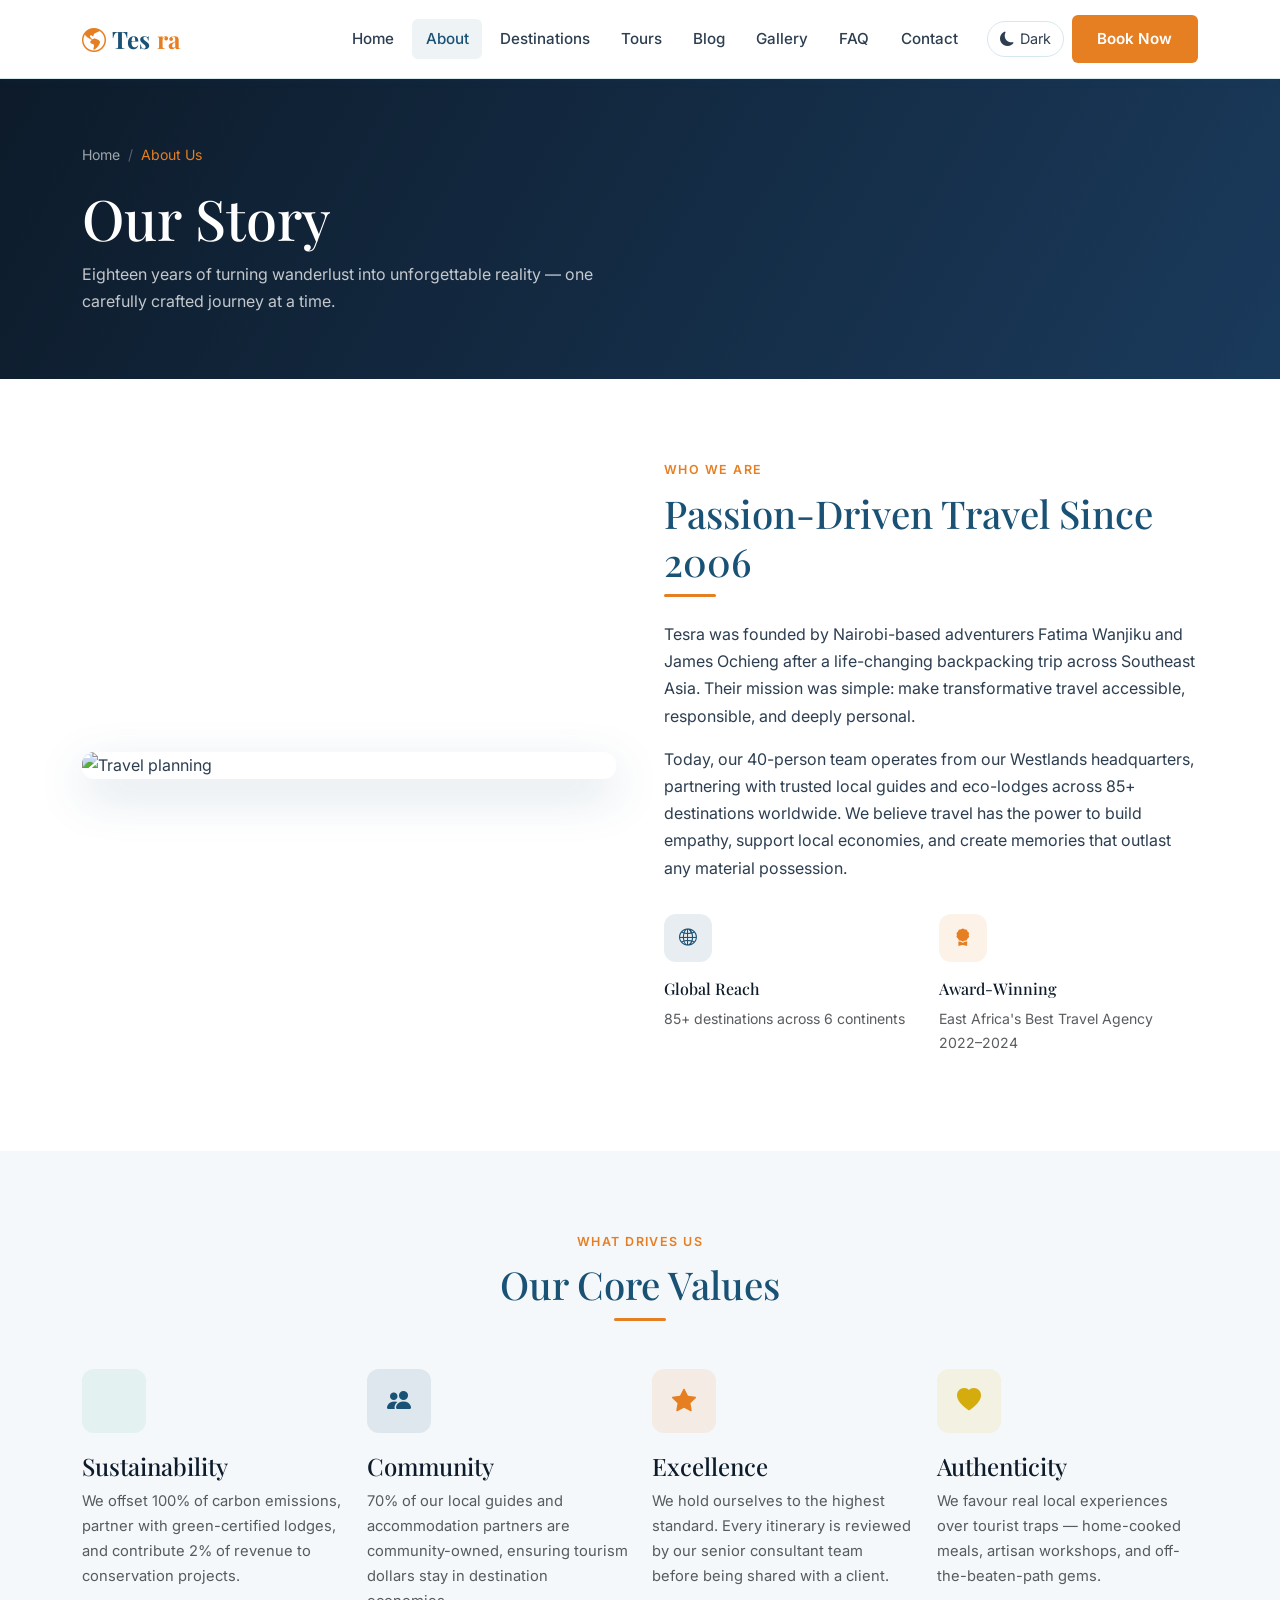
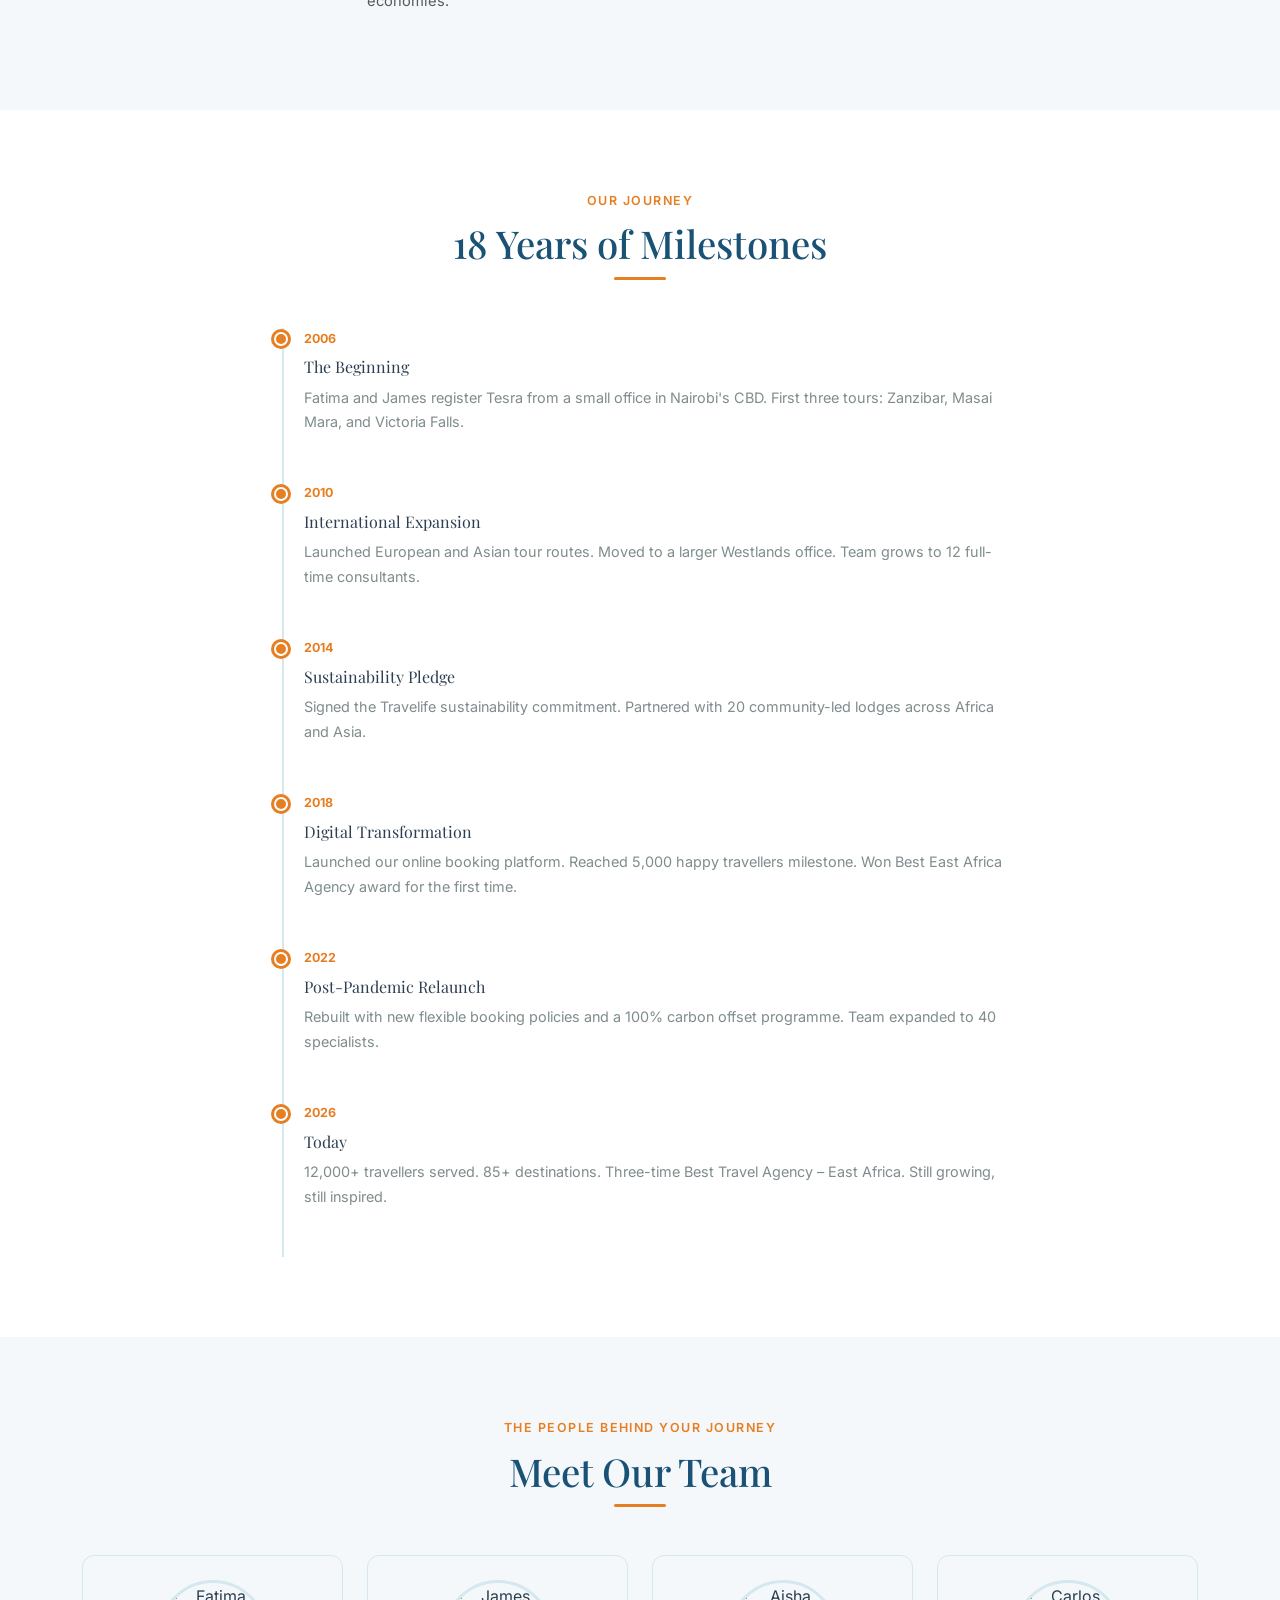
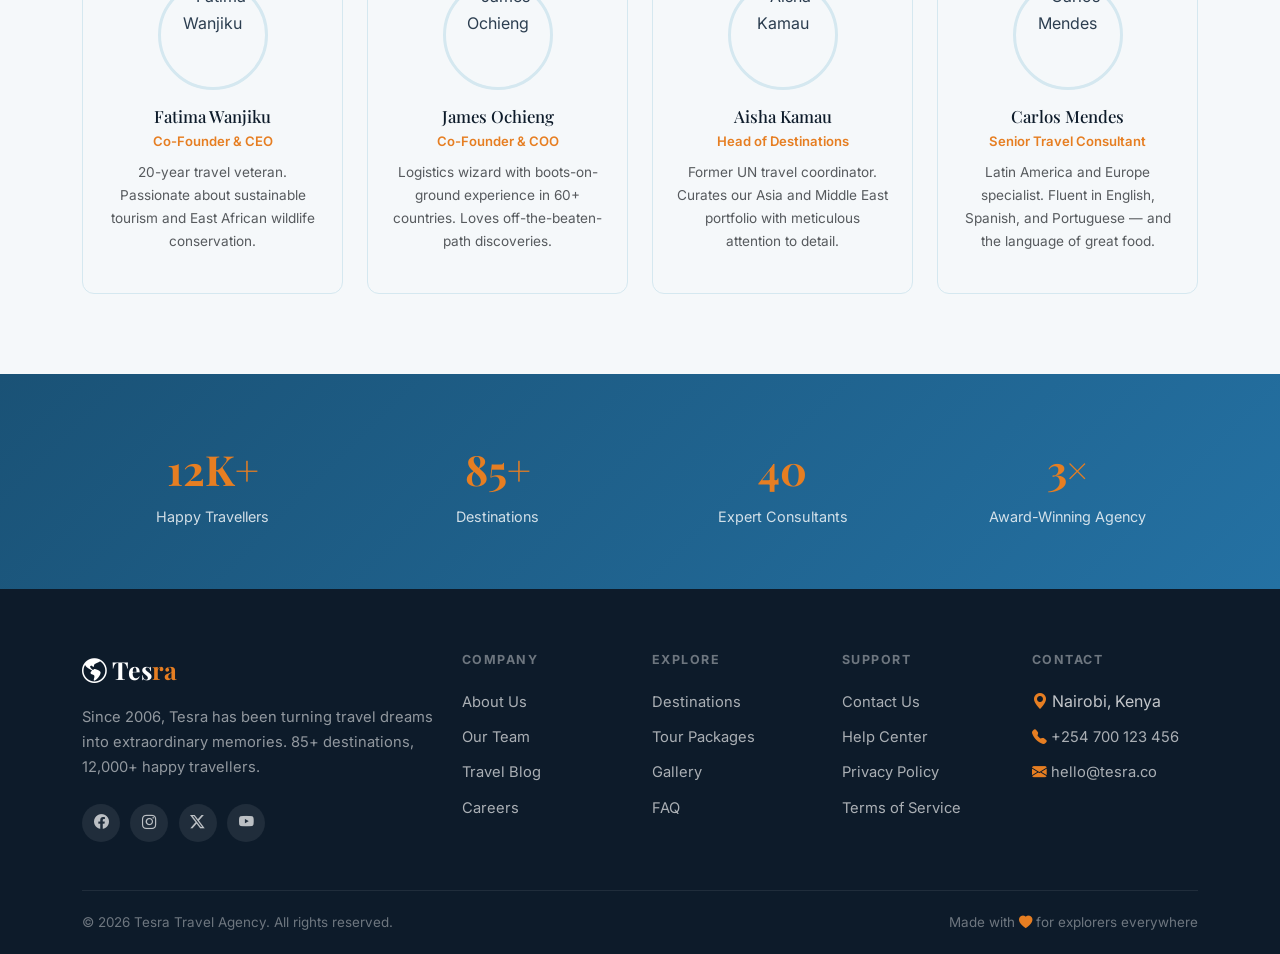
==== commit 17deb69c: "changes made to about page" ====
--- a/about.html
+++ b/about.html
@@ -7,7 +7,7 @@
   <meta name="description" content="Learn about Tesra Travel Agency – our story, mission, values, and the passionate team behind your dream journeys." />
   <link rel="stylesheet" href="https://cdn.jsdelivr.net/npm/bootstrap@5.3.2/dist/css/bootstrap.min.css" />
   <link rel="stylesheet" href="https://cdn.jsdelivr.net/npm/bootstrap-icons@1.11.3/font/bootstrap-icons.min.css" />
-  <link rel="stylesheet" href="css/style.css" />
+  <link rel="stylesheet" href="style.css" />
 </head>
 <body>
 
--- a/style.css
+++ b/style.css
@@ -0,0 +1,645 @@
+/* =============================================
+   Tesra Travel Agency – Main Stylesheet
+   ============================================= */
+
+/* --- Google Fonts Import --- */
+@import url('https://fonts.googleapis.com/css2?family=Playfair+Display:wght@400;600;700&family=Inter:wght@300;400;500;600&display=swap');
+
+/* --- CSS Variables (Token System) --- */
+:root {
+  --color-primary:    #1A5276;   /* deep ocean blue */
+  --color-accent:     #E67E22;   /* warm sunset orange */
+  --color-gold:       #D4AC0D;   /* sand gold */
+  --color-dark:       #0D1B2A;   /* near-black navy */
+  --color-light:      #F5F8FA;   /* off-white */
+  --color-white:      #FFFFFF;
+  --color-text:       #2C3E50;
+  --color-muted:      #7F8C8D;
+  --color-border:     #D5E8F0;
+
+  --font-display: 'Playfair Display', Georgia, serif;
+  --font-body:    'Inter', system-ui, sans-serif;
+
+  --radius-sm:  6px;
+  --radius-md:  12px;
+  --radius-lg:  24px;
+
+  --shadow-sm:  0 2px 8px rgba(26,82,118,0.10);
+  --shadow-md:  0 6px 24px rgba(26,82,118,0.14);
+  --shadow-lg:  0 16px 48px rgba(26,82,118,0.18);
+
+  --transition: 0.28s ease;
+}
+
+/* --- Reset & Base --- */
+*, *::before, *::after { box-sizing: border-box; margin: 0; padding: 0; }
+html { scroll-behavior: smooth; }
+body {
+  font-family: var(--font-body);
+  font-size: 16px;
+  color: var(--color-text);
+  background: var(--color-white);
+  line-height: 1.7;
+}
+img { max-width: 100%; height: auto; display: block; }
+a { text-decoration: none; color: inherit; }
+
+/* --- Typography --- */
+h1, h2, h3, h4, h5 {
+  font-family: var(--font-display);
+  line-height: 1.25;
+  color: var(--color-dark);
+}
+h1 { font-size: clamp(2rem, 5vw, 3.5rem); }
+h2 { font-size: clamp(1.6rem, 3.5vw, 2.4rem); }
+h3 { font-size: clamp(1.2rem, 2.5vw, 1.6rem); }
+.section-title {
+  font-family: var(--font-display);
+  color: var(--color-primary);
+  margin-bottom: 0.5rem;
+}
+.section-subtitle {
+  color: var(--color-muted);
+  font-size: 1.05rem;
+  margin-bottom: 2.5rem;
+}
+.eyebrow {
+  font-size: 0.78rem;
+  font-weight: 600;
+  letter-spacing: 0.12em;
+  text-transform: uppercase;
+  color: var(--color-accent);
+  margin-bottom: 0.5rem;
+  display: block;
+}
+
+/* =============================================
+   NAVBAR
+   ============================================= */
+.navbar {
+  background: var(--color-white) !important;
+  border-bottom: 1px solid var(--color-border);
+  padding: 0.85rem 0;
+  box-shadow: var(--shadow-sm);
+  position: sticky;
+  top: 0;
+  z-index: 1000;
+  transition: background var(--transition);
+}
+.navbar.dark-nav {
+  background: var(--color-dark) !important;
+  border-bottom-color: rgba(255,255,255,0.08);
+}
+.navbar-brand {
+  font-family: var(--font-display);
+  font-size: 1.5rem;
+  font-weight: 700;
+  color: var(--color-primary) !important;
+  display: flex;
+  align-items: center;
+  gap: 0.4rem;
+}
+.navbar-brand span { color: var(--color-accent); }
+.navbar-brand i { color: var(--color-accent); }
+.navbar.dark-nav .navbar-brand { color: var(--color-white) !important; }
+.nav-link {
+  font-weight: 500;
+  color: var(--color-text) !important;
+  padding: 0.45rem 0.85rem !important;
+  border-radius: var(--radius-sm);
+  transition: color var(--transition), background var(--transition);
+  font-size: 0.95rem;
+}
+.nav-link:hover, .nav-link.active {
+  color: var(--color-primary) !important;
+  background: rgba(26,82,118,0.07);
+}
+.navbar.dark-nav .nav-link { color: rgba(255,255,255,0.85) !important; }
+.navbar.dark-nav .nav-link:hover { color: var(--color-white) !important; background: rgba(255,255,255,0.1); }
+.nav-cta {
+  background: var(--color-accent) !important;
+  color: var(--color-white) !important;
+  border-radius: var(--radius-sm) !important;
+  padding: 0.45rem 1.1rem !important;
+}
+.nav-cta:hover { background: #c0661a !important; }
+
+/* Dark Mode Toggle */
+#darkModeToggle {
+  border: 1.5px solid var(--color-border);
+  background: transparent;
+  color: var(--color-text);
+  border-radius: 50px;
+  padding: 0.3rem 0.75rem;
+  font-size: 0.9rem;
+  cursor: pointer;
+  transition: all var(--transition);
+  display: flex; align-items: center; gap: 0.35rem;
+}
+#darkModeToggle:hover { background: var(--color-primary); color: white; border-color: var(--color-primary); }
+
+/* =============================================
+   HERO SECTION
+   ============================================= */
+.hero {
+  position: relative;
+  min-height: 90vh;
+  display: flex;
+  align-items: center;
+  overflow: hidden;
+  background: linear-gradient(135deg, var(--color-dark) 0%, #1A3A5C 60%, #2471A3 100%);
+}
+.hero-bg {
+  position: absolute; inset: 0;
+  background-image: url('https://images.unsplash.com/photo-1476514525535-07fb3b4ae5f1?w=1600&q=80');
+  background-size: cover;
+  background-position: center;
+  opacity: 0.22;
+  z-index: 0;
+}
+.hero-content { position: relative; z-index: 1; padding: 5rem 0; }
+.hero h1 { color: var(--color-white); margin-bottom: 1.25rem; }
+.hero h1 span { color: var(--color-accent); }
+.hero-lead {
+  font-size: 1.15rem;
+  color: rgba(255,255,255,0.82);
+  max-width: 520px;
+  margin-bottom: 2.2rem;
+}
+.hero-stats {
+  display: flex;
+  gap: 2.5rem;
+  margin-top: 3rem;
+  flex-wrap: wrap;
+}
+.hero-stat-num {
+  font-family: var(--font-display);
+  font-size: 1.9rem;
+  font-weight: 700;
+  color: var(--color-accent);
+}
+.hero-stat-label { font-size: 0.82rem; color: rgba(255,255,255,0.65); }
+
+/* Search Bar */
+.hero-search {
+  background: var(--color-white);
+  border-radius: var(--radius-md);
+  padding: 1rem 1.25rem;
+  box-shadow: var(--shadow-lg);
+  display: flex;
+  flex-wrap: wrap;
+  gap: 0.75rem;
+  align-items: flex-end;
+  margin-top: 2rem;
+}
+.hero-search .form-group { flex: 1 1 180px; }
+.hero-search label { font-size: 0.75rem; font-weight: 600; color: var(--color-muted); text-transform: uppercase; letter-spacing: 0.08em; }
+.hero-search .form-control, .hero-search .form-select {
+  border: 1.5px solid var(--color-border);
+  border-radius: var(--radius-sm);
+  font-size: 0.95rem;
+  padding: 0.5rem 0.75rem;
+  color: var(--color-text);
+  transition: border-color var(--transition);
+}
+.hero-search .form-control:focus, .hero-search .form-select:focus {
+  border-color: var(--color-primary);
+  box-shadow: 0 0 0 3px rgba(26,82,118,0.12);
+}
+
+/* =============================================
+   BUTTONS
+   ============================================= */
+.btn-primary-custom {
+  background: var(--color-accent);
+  color: var(--color-white);
+  border: none;
+  border-radius: var(--radius-sm);
+  padding: 0.7rem 1.6rem;
+  font-weight: 600;
+  font-size: 0.95rem;
+  cursor: pointer;
+  transition: background var(--transition), transform var(--transition), box-shadow var(--transition);
+  display: inline-flex; align-items: center; gap: 0.5rem;
+}
+.btn-primary-custom:hover {
+  background: #c0661a;
+  transform: translateY(-2px);
+  box-shadow: 0 6px 20px rgba(230,126,34,0.32);
+  color: white;
+}
+.btn-outline-custom {
+  background: transparent;
+  color: var(--color-white);
+  border: 2px solid rgba(255,255,255,0.6);
+  border-radius: var(--radius-sm);
+  padding: 0.68rem 1.5rem;
+  font-weight: 600;
+  font-size: 0.95rem;
+  cursor: pointer;
+  transition: all var(--transition);
+  display: inline-flex; align-items: center; gap: 0.5rem;
+}
+.btn-outline-custom:hover { border-color: white; background: rgba(255,255,255,0.12); color: white; }
+.btn-primary-dark {
+  background: var(--color-primary);
+  color: white;
+  border: none;
+  border-radius: var(--radius-sm);
+  padding: 0.7rem 1.6rem;
+  font-weight: 600;
+  cursor: pointer;
+  transition: background var(--transition), transform var(--transition);
+  display: inline-flex; align-items: center; gap: 0.5rem;
+}
+.btn-primary-dark:hover { background: #154360; transform: translateY(-2px); color: white; }
+
+/* =============================================
+   CARDS
+   ============================================= */
+.destination-card {
+  border-radius: var(--radius-md);
+  overflow: hidden;
+  box-shadow: var(--shadow-sm);
+  transition: transform var(--transition), box-shadow var(--transition);
+  background: var(--color-white);
+  border: 1px solid var(--color-border);
+}
+.destination-card:hover {
+  transform: translateY(-6px);
+  box-shadow: var(--shadow-lg);
+}
+.destination-card .card-img-wrapper {
+  position: relative;
+  overflow: hidden;
+  height: 220px;
+}
+.destination-card img {
+  width: 100%; height: 100%; object-fit: cover;
+  transition: transform 0.45s ease;
+}
+.destination-card:hover img { transform: scale(1.06); }
+.card-badge {
+  position: absolute;
+  top: 0.85rem;
+  left: 0.85rem;
+  background: var(--color-accent);
+  color: white;
+  font-size: 0.72rem;
+  font-weight: 700;
+  padding: 0.25rem 0.65rem;
+  border-radius: 50px;
+  text-transform: uppercase;
+  letter-spacing: 0.06em;
+}
+.destination-card .card-body { padding: 1.25rem 1.5rem 1.5rem; }
+.card-location { font-size: 0.8rem; color: var(--color-muted); margin-bottom: 0.35rem; }
+.card-location i { color: var(--color-accent); margin-right: 4px; }
+.card-title { font-family: var(--font-display); font-size: 1.2rem; margin-bottom: 0.5rem; color: var(--color-dark); }
+.card-price { font-size: 1.1rem; font-weight: 700; color: var(--color-primary); }
+.card-price span { font-size: 0.78rem; font-weight: 400; color: var(--color-muted); }
+.card-rating { font-size: 0.82rem; color: var(--color-gold); }
+.card-rating span { color: var(--color-muted); margin-left: 3px; }
+
+/* =============================================
+   SECTIONS
+   ============================================= */
+.section-pad { padding: 80px 0; }
+.section-pad-sm { padding: 50px 0; }
+.bg-light-custom { background: var(--color-light); }
+.bg-primary-custom { background: var(--color-primary); }
+.bg-dark-custom { background: var(--color-dark); }
+
+/* Feature icons */
+.feature-icon {
+  width: 64px; height: 64px;
+  border-radius: var(--radius-md);
+  display: flex; align-items: center; justify-content: center;
+  font-size: 1.5rem;
+  margin-bottom: 1.1rem;
+}
+.feature-icon.blue { background: rgba(26,82,118,0.1); color: var(--color-primary); }
+.feature-icon.orange { background: rgba(230,126,34,0.1); color: var(--color-accent); }
+.feature-icon.gold { background: rgba(212,172,13,0.1); color: var(--color-gold); }
+.feature-icon.teal { background: rgba(22,160,133,0.08); color: #16A085; }
+
+/* Testimonial card */
+.testimonial-card {
+  background: var(--color-white);
+  border-radius: var(--radius-md);
+  padding: 1.75rem;
+  border: 1px solid var(--color-border);
+  box-shadow: var(--shadow-sm);
+  height: 100%;
+}
+.testimonial-stars { color: var(--color-gold); font-size: 0.9rem; margin-bottom: 0.75rem; }
+.testimonial-text { color: var(--color-text); font-size: 0.97rem; margin-bottom: 1.25rem; font-style: italic; }
+.testimonial-author { display: flex; align-items: center; gap: 0.75rem; }
+.testimonial-avatar {
+  width: 46px; height: 46px;
+  border-radius: 50%;
+  object-fit: cover;
+  border: 2px solid var(--color-border);
+}
+.testimonial-name { font-weight: 600; font-size: 0.92rem; }
+.testimonial-trip { font-size: 0.78rem; color: var(--color-muted); }
+
+/* Filter Tabs */
+.filter-tabs { display: flex; flex-wrap: wrap; gap: 0.5rem; margin-bottom: 2rem; }
+.filter-btn {
+  background: var(--color-white);
+  border: 1.5px solid var(--color-border);
+  color: var(--color-text);
+  border-radius: 50px;
+  padding: 0.45rem 1.1rem;
+  font-size: 0.88rem;
+  font-weight: 500;
+  cursor: pointer;
+  transition: all var(--transition);
+}
+.filter-btn:hover, .filter-btn.active {
+  background: var(--color-primary);
+  border-color: var(--color-primary);
+  color: white;
+}
+
+/* Breadcrumb */
+.page-hero {
+  background: linear-gradient(120deg, var(--color-dark) 0%, #1A3A5C 100%);
+  padding: 4rem 0 3rem;
+  color: white;
+}
+.page-hero h1 { color: white; margin-bottom: 0.5rem; }
+.breadcrumb-item { color: rgba(255,255,255,0.6); font-size: 0.88rem; }
+.breadcrumb-item.active { color: var(--color-accent); }
+.breadcrumb-item + .breadcrumb-item::before { color: rgba(255,255,255,0.3); }
+
+/* =============================================
+   FOOTER
+   ============================================= */
+footer {
+  background: var(--color-dark);
+  color: rgba(255,255,255,0.75);
+  padding: 60px 0 0;
+}
+.footer-brand {
+  font-family: var(--font-display);
+  font-size: 1.55rem;
+  font-weight: 700;
+  color: white;
+  margin-bottom: 0.85rem;
+}
+.footer-brand span { color: var(--color-accent); }
+.footer-desc { font-size: 0.92rem; color: rgba(255,255,255,0.55); margin-bottom: 1.5rem; }
+.footer-heading { font-size: 0.78rem; font-weight: 700; text-transform: uppercase; letter-spacing: 0.12em; color: rgba(255,255,255,0.4); margin-bottom: 1.1rem; }
+.footer-links { list-style: none; padding: 0; }
+.footer-links li { margin-bottom: 0.5rem; }
+.footer-links a { color: rgba(255,255,255,0.65); font-size: 0.92rem; transition: color var(--transition); }
+.footer-links a:hover { color: var(--color-accent); }
+.footer-social { display: flex; gap: 0.65rem; }
+.social-btn {
+  width: 38px; height: 38px;
+  border-radius: 50%;
+  background: rgba(255,255,255,0.08);
+  display: flex; align-items: center; justify-content: center;
+  color: rgba(255,255,255,0.7);
+  font-size: 0.92rem;
+  transition: all var(--transition);
+}
+.social-btn:hover { background: var(--color-accent); color: white; }
+.footer-bottom {
+  border-top: 1px solid rgba(255,255,255,0.08);
+  margin-top: 3rem;
+  padding: 1.25rem 0;
+  font-size: 0.84rem;
+  color: rgba(255,255,255,0.4);
+  display: flex;
+  justify-content: space-between;
+  flex-wrap: wrap;
+  gap: 0.5rem;
+}
+
+/* =============================================
+   FORMS
+   ============================================= */
+.form-card {
+  background: var(--color-white);
+  border-radius: var(--radius-md);
+  padding: 2rem 2.25rem;
+  box-shadow: var(--shadow-md);
+  border: 1px solid var(--color-border);
+}
+.form-label-custom {
+  font-size: 0.82rem;
+  font-weight: 600;
+  color: var(--color-text);
+  text-transform: uppercase;
+  letter-spacing: 0.07em;
+  margin-bottom: 0.35rem;
+  display: block;
+}
+.form-control-custom {
+  width: 100%;
+  border: 1.5px solid var(--color-border);
+  border-radius: var(--radius-sm);
+  padding: 0.65rem 0.9rem;
+  font-size: 0.96rem;
+  font-family: var(--font-body);
+  color: var(--color-text);
+  background: var(--color-white);
+  transition: border-color var(--transition), box-shadow var(--transition);
+  outline: none;
+}
+.form-control-custom:focus {
+  border-color: var(--color-primary);
+  box-shadow: 0 0 0 3px rgba(26,82,118,0.12);
+}
+.form-control-custom.is-invalid { border-color: #E74C3C; }
+.form-control-custom.is-valid { border-color: #27AE60; }
+.error-msg { font-size: 0.78rem; color: #E74C3C; margin-top: 0.25rem; display: none; }
+.error-msg.show { display: block; }
+
+/* =============================================
+   DARK MODE
+   ============================================= */
+body.dark-mode {
+  background: #0D1B2A;
+  color: rgba(255,255,255,0.85);
+}
+body.dark-mode .navbar { background: #0D1B2A !important; border-bottom-color: rgba(255,255,255,0.08); }
+body.dark-mode .navbar-brand { color: white !important; }
+body.dark-mode .nav-link { color: rgba(255,255,255,0.8) !important; }
+body.dark-mode .nav-link:hover { color: white !important; background: rgba(255,255,255,0.08); }
+body.dark-mode h1, body.dark-mode h2, body.dark-mode h3, body.dark-mode h4 { color: white; }
+body.dark-mode .destination-card, body.dark-mode .testimonial-card, body.dark-mode .form-card {
+  background: #142233; border-color: rgba(255,255,255,0.08);
+}
+body.dark-mode .card-title, body.dark-mode .section-title { color: white; }
+body.dark-mode .bg-light-custom { background: #1a2d42; }
+body.dark-mode .form-control-custom { background: #1a2d42; border-color: rgba(255,255,255,0.15); color: white; }
+body.dark-mode .filter-btn { background: #142233; border-color: rgba(255,255,255,0.12); color: rgba(255,255,255,0.8); }
+body.dark-mode .hero-search { background: #142233; }
+body.dark-mode .hero-search .form-control, body.dark-mode .hero-search .form-select { background: #1a2d42; border-color: rgba(255,255,255,0.15); color: white; }
+body.dark-mode #darkModeToggle { border-color: rgba(255,255,255,0.2); color: rgba(255,255,255,0.8); }
+body.dark-mode .navbar-toggler-icon { filter: invert(1); }
+
+/* =============================================
+   UTILITIES
+   ============================================= */
+.text-accent { color: var(--color-accent) !important; }
+.text-primary-custom { color: var(--color-primary) !important; }
+.divider { height: 3px; width: 52px; background: var(--color-accent); border-radius: 4px; margin: 0.6rem 0 1.5rem; }
+.divider.center { margin: 0.6rem auto 1.5rem; }
+.tag-pill {
+  display: inline-block;
+  background: rgba(26,82,118,0.1);
+  color: var(--color-primary);
+  font-size: 0.75rem;
+  font-weight: 600;
+  padding: 0.2rem 0.65rem;
+  border-radius: 50px;
+  margin-right: 0.3rem;
+  margin-bottom: 0.3rem;
+}
+.back-to-top {
+  position: fixed;
+  bottom: 2rem; right: 2rem;
+  width: 44px; height: 44px;
+  background: var(--color-primary);
+  color: white;
+  border: none;
+  border-radius: 50%;
+  font-size: 1rem;
+  cursor: pointer;
+  box-shadow: var(--shadow-md);
+  display: none;
+  align-items: center;
+  justify-content: center;
+  transition: background var(--transition), transform var(--transition);
+  z-index: 999;
+}
+.back-to-top:hover { background: var(--color-accent); transform: translateY(-3px); }
+.back-to-top.visible { display: flex; }
+
+/* =============================================
+   TEAM / ABOUT
+   ============================================= */
+.team-card {
+  text-align: center;
+  padding: 1.5rem;
+  border-radius: var(--radius-md);
+  border: 1px solid var(--color-border);
+  transition: box-shadow var(--transition), transform var(--transition);
+}
+.team-card:hover { transform: translateY(-4px); box-shadow: var(--shadow-md); }
+.team-card img {
+  width: 110px; height: 110px;
+  border-radius: 50%;
+  object-fit: cover;
+  margin: 0 auto 1rem;
+  border: 3px solid var(--color-border);
+}
+.team-card h4 { font-size: 1.05rem; margin-bottom: 0.2rem; }
+.team-card .team-role { font-size: 0.82rem; color: var(--color-accent); font-weight: 600; }
+
+/* Timeline (About) */
+.timeline { position: relative; padding-left: 2rem; }
+.timeline::before {
+  content: '';
+  position: absolute;
+  left: 0.65rem; top: 0; bottom: 0;
+  width: 2px;
+  background: var(--color-border);
+}
+.timeline-item { position: relative; padding-bottom: 2rem; }
+.timeline-dot {
+  position: absolute;
+  left: -1.9rem; top: 0.3rem;
+  width: 14px; height: 14px;
+  border-radius: 50%;
+  background: var(--color-accent);
+  border: 2px solid white;
+  box-shadow: 0 0 0 3px var(--color-accent);
+}
+.timeline-year { font-size: 0.78rem; font-weight: 700; color: var(--color-accent); margin-bottom: 0.25rem; }
+.timeline-title { font-family: var(--font-display); font-size: 1rem; margin-bottom: 0.35rem; }
+.timeline-text { font-size: 0.9rem; color: var(--color-muted); }
+
+/* Blog Cards */
+.blog-card {
+  border-radius: var(--radius-md);
+  overflow: hidden;
+  border: 1px solid var(--color-border);
+  box-shadow: var(--shadow-sm);
+  transition: transform var(--transition), box-shadow var(--transition);
+}
+.blog-card:hover { transform: translateY(-5px); box-shadow: var(--shadow-md); }
+.blog-card .blog-img {
+  height: 200px;
+  overflow: hidden;
+}
+.blog-card .blog-img img { width: 100%; height: 100%; object-fit: cover; transition: transform 0.4s; }
+.blog-card:hover .blog-img img { transform: scale(1.05); }
+.blog-card .blog-body { padding: 1.25rem 1.5rem 1.5rem; background: var(--color-white); }
+.blog-meta { font-size: 0.78rem; color: var(--color-muted); margin-bottom: 0.5rem; }
+.blog-meta span { color: var(--color-accent); font-weight: 600; }
+.blog-card h4 { font-family: var(--font-display); font-size: 1.1rem; margin-bottom: 0.5rem; line-height: 1.35; }
+.blog-card p { font-size: 0.9rem; color: var(--color-muted); }
+body.dark-mode .blog-card .blog-body { background: #142233; }
+
+/* Gallery */
+.gallery-grid { columns: 3; gap: 1rem; }
+.gallery-item {
+  break-inside: avoid;
+  margin-bottom: 1rem;
+  border-radius: var(--radius-sm);
+  overflow: hidden;
+  cursor: pointer;
+  position: relative;
+}
+.gallery-item img { width: 100%; display: block; transition: transform 0.4s; }
+.gallery-item:hover img { transform: scale(1.04); }
+.gallery-overlay {
+  position: absolute; inset: 0;
+  background: rgba(13,27,42,0.5);
+  display: flex; align-items: center; justify-content: center;
+  opacity: 0; transition: opacity var(--transition);
+}
+.gallery-item:hover .gallery-overlay { opacity: 1; }
+.gallery-overlay i { color: white; font-size: 1.6rem; }
+@media (max-width: 768px) { .gallery-grid { columns: 2; } }
+@media (max-width: 480px) { .gallery-grid { columns: 1; } }
+
+/* FAQ Accordion */
+.faq-accordion .accordion-button {
+  font-weight: 600;
+  font-size: 0.97rem;
+  color: var(--color-dark);
+  background: var(--color-white);
+  border-radius: var(--radius-sm) !important;
+}
+.faq-accordion .accordion-button:not(.collapsed) {
+  color: var(--color-primary);
+  background: rgba(26,82,118,0.05);
+  box-shadow: none;
+}
+.faq-accordion .accordion-button::after { filter: none; }
+.faq-accordion .accordion-item { border: 1px solid var(--color-border); border-radius: var(--radius-sm) !important; margin-bottom: 0.6rem; overflow: hidden; }
+.faq-accordion .accordion-body { font-size: 0.93rem; color: var(--color-muted); padding: 1rem 1.25rem; }
+body.dark-mode .faq-accordion .accordion-button { background: #142233; color: white; }
+body.dark-mode .faq-accordion .accordion-item { border-color: rgba(255,255,255,0.08); }
+body.dark-mode .faq-accordion .accordion-body { background: #0D1B2A; }
+
+/* =============================================
+   RESPONSIVE ADJUSTMENTS
+   ============================================= */
+@media (max-width: 991px) {
+  .hero-stats { gap: 1.5rem; }
+}
+@media (max-width: 767px) {
+  .section-pad { padding: 52px 0; }
+  .hero { min-height: 75vh; }
+  .hero-search { flex-direction: column; }
+  .hero-search .form-group { flex: 1 1 100%; }
+  .footer-bottom { flex-direction: column; text-align: center; }
+}
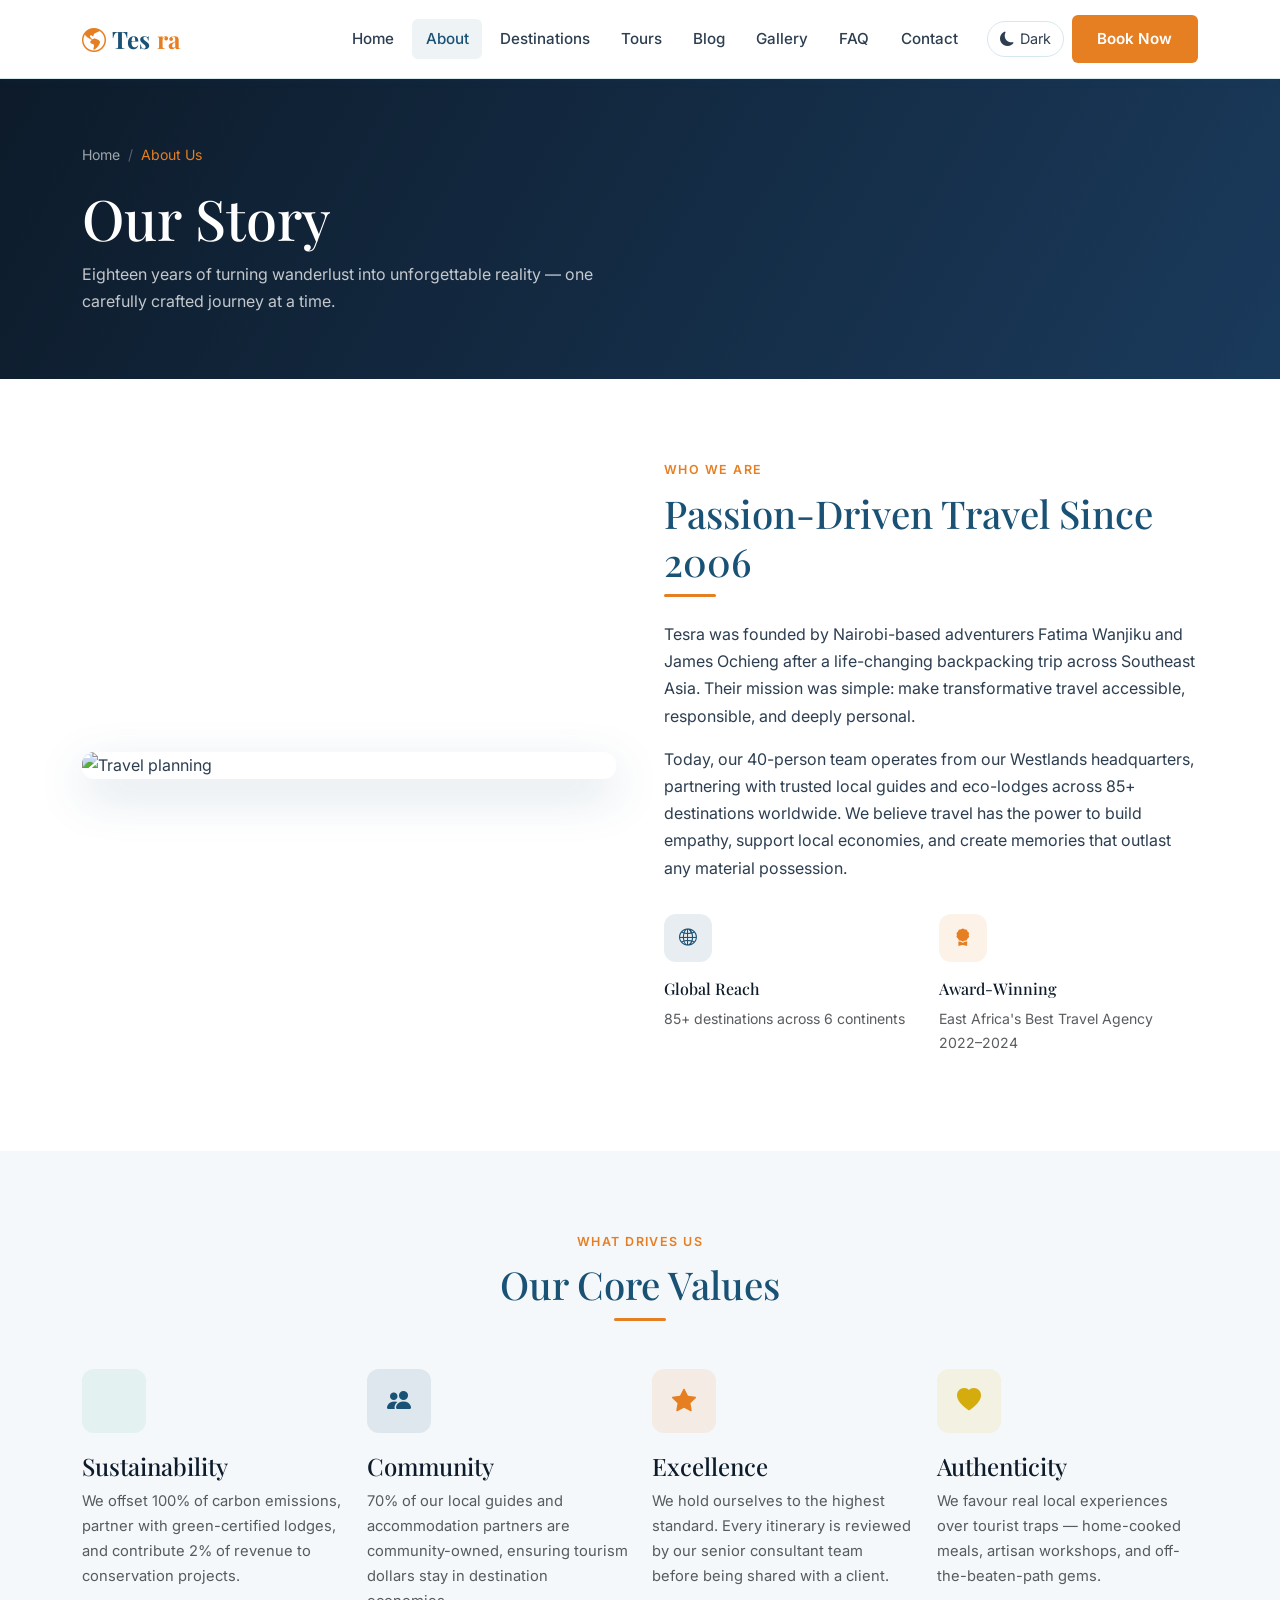
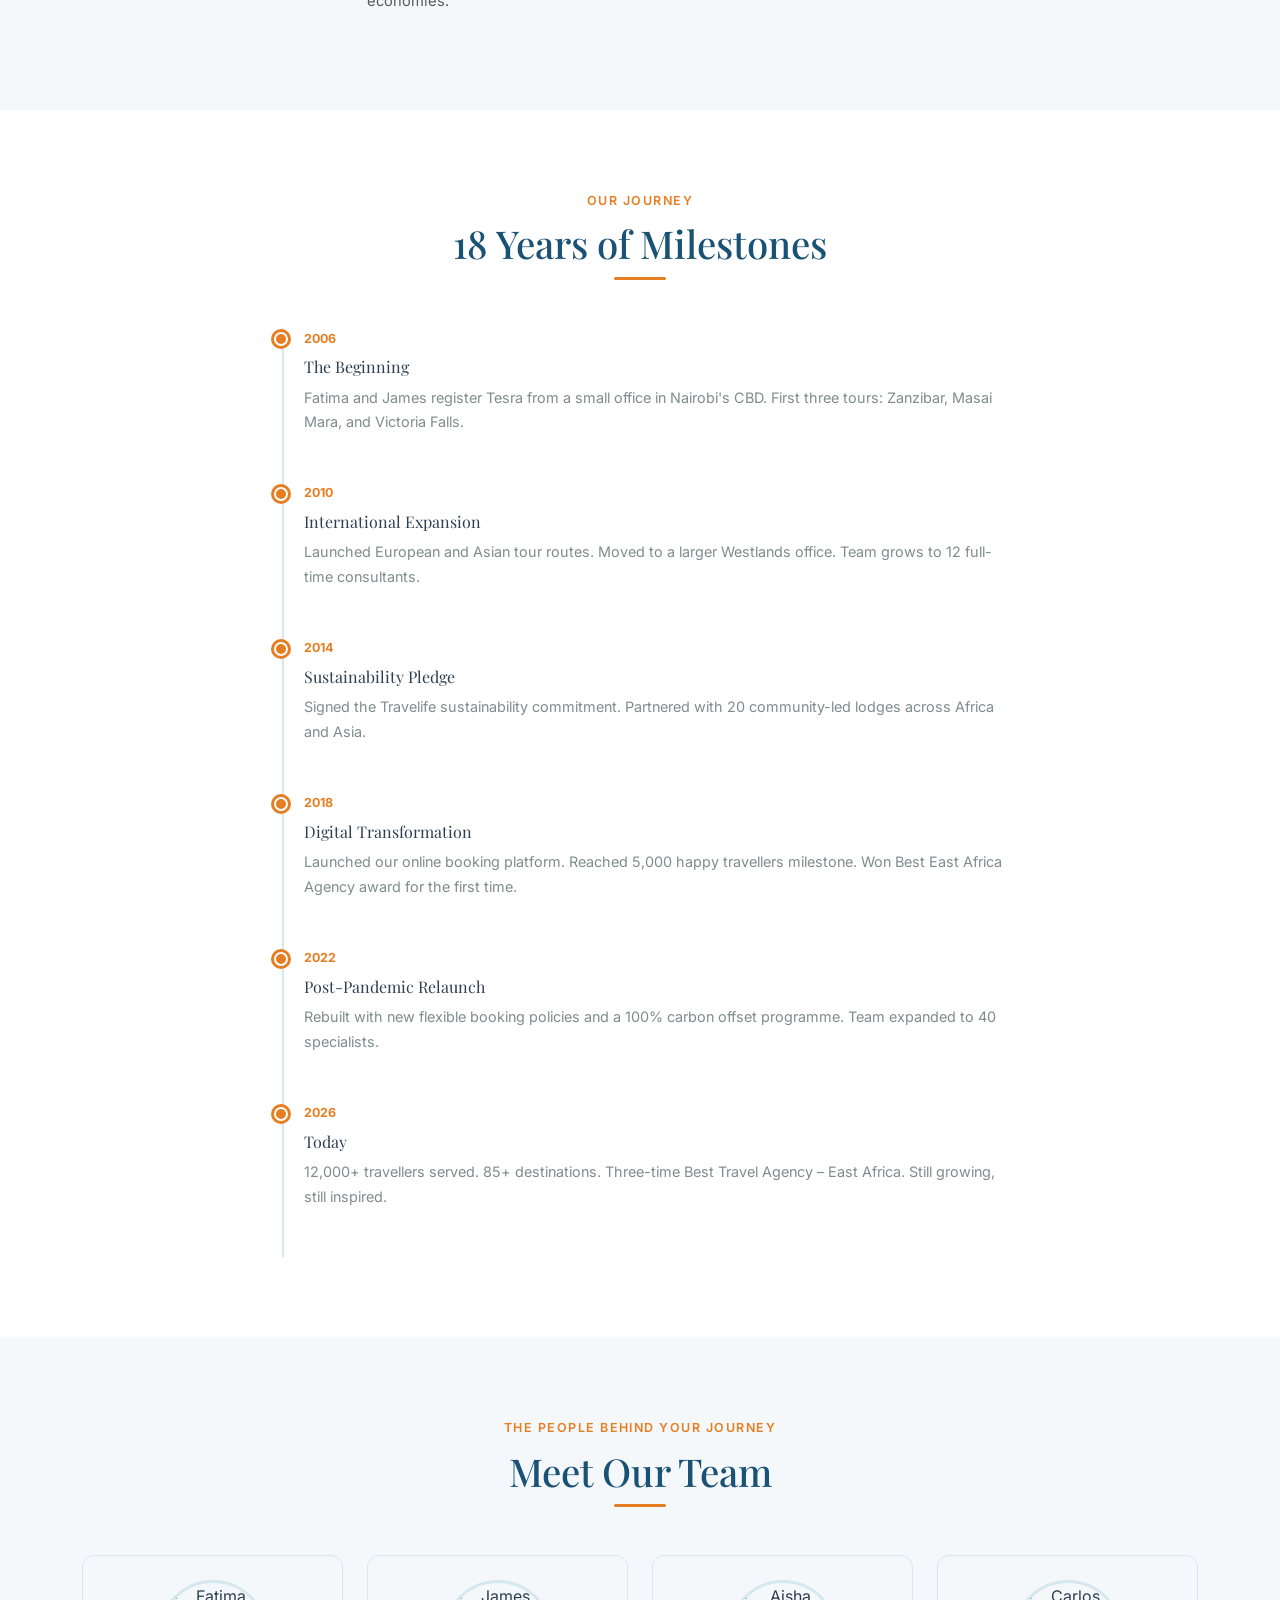
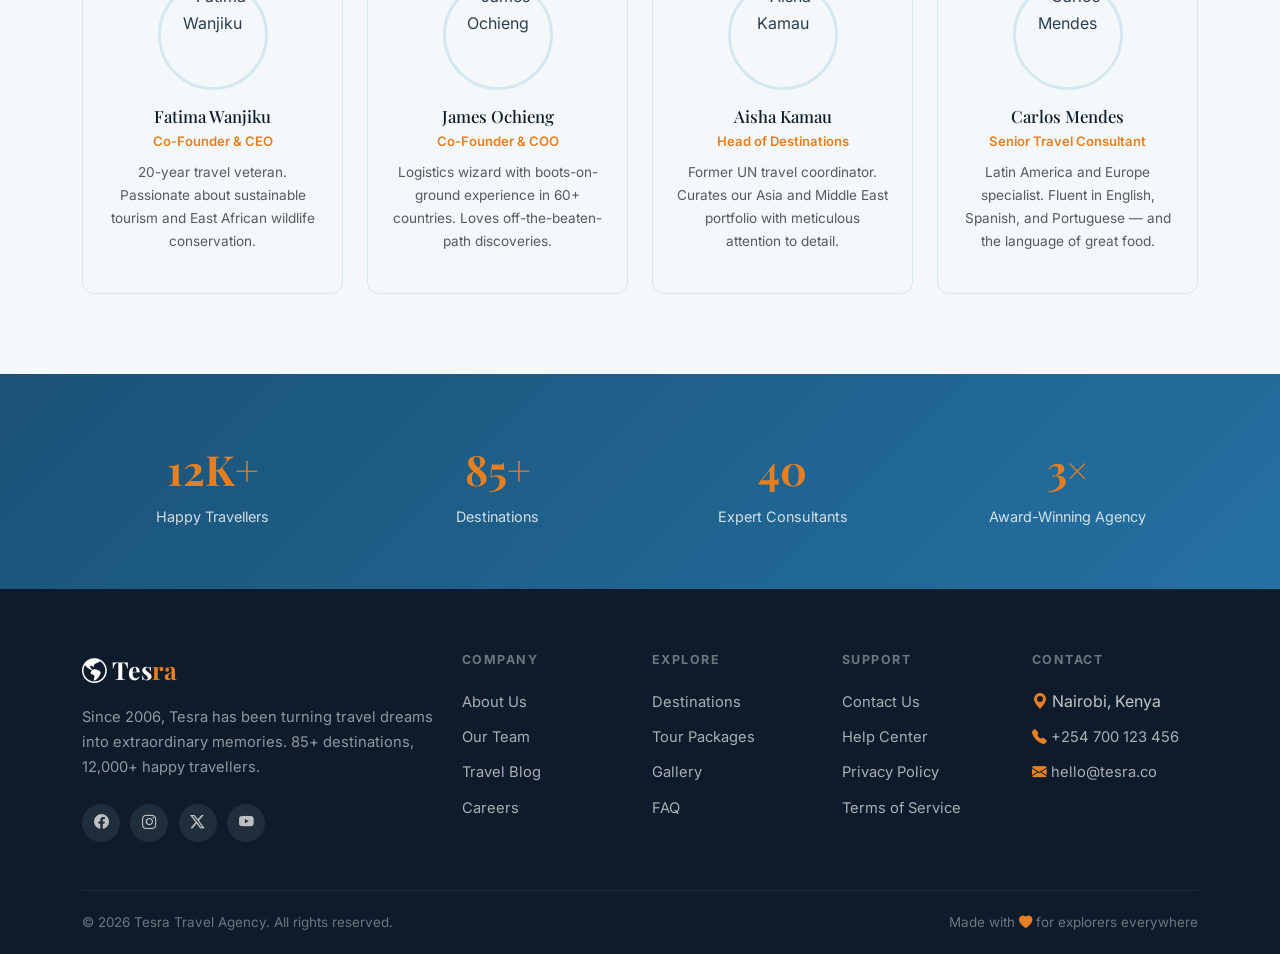
==== commit 68180bdd: "Update about.html" ====
--- a/about.html
+++ b/about.html
@@ -295,6 +295,6 @@
 
 <button class="back-to-top" id="backToTop"><i class="bi bi-arrow-up"></i></button>
 <script src="https://cdn.jsdelivr.net/npm/bootstrap@5.3.2/dist/js/bootstrap.bundle.min.js"></script>
-<script src="js/main.js"></script>
+<script src="main.js"></script>
 </body>
 </html>
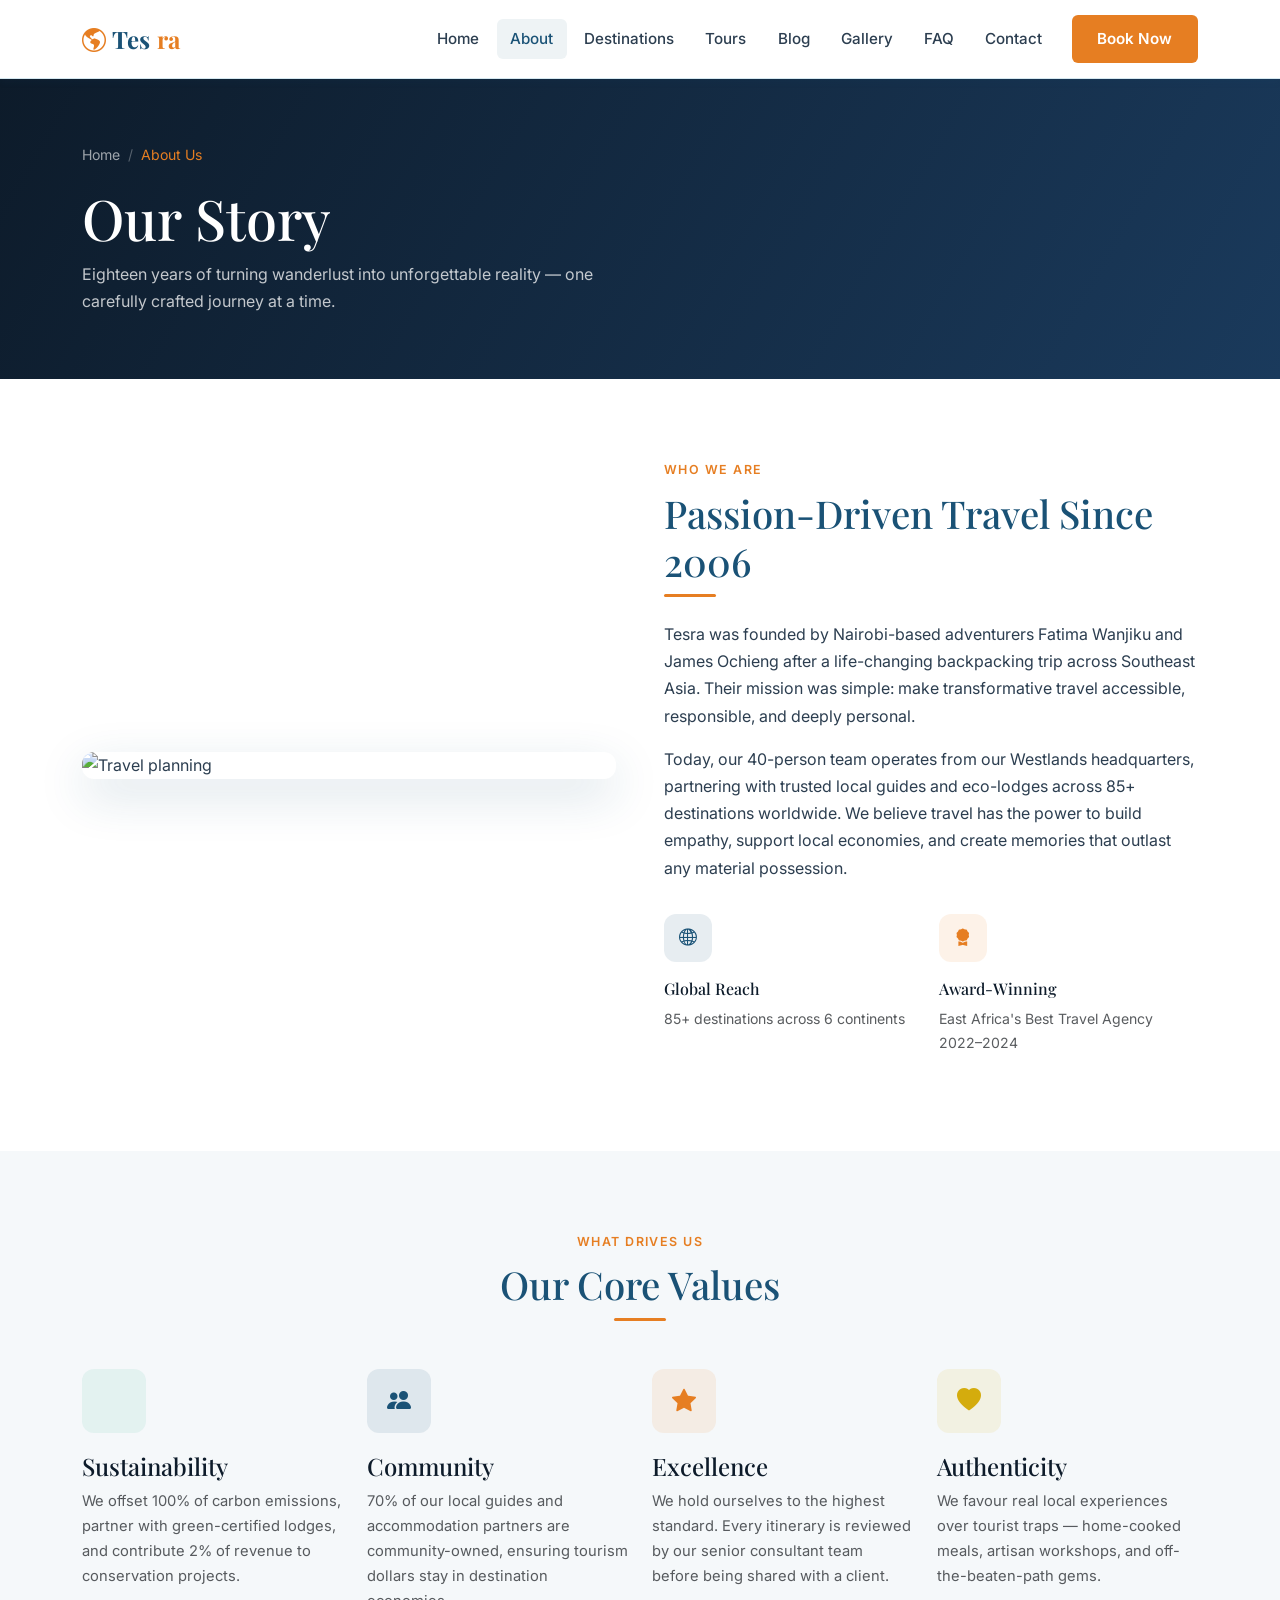
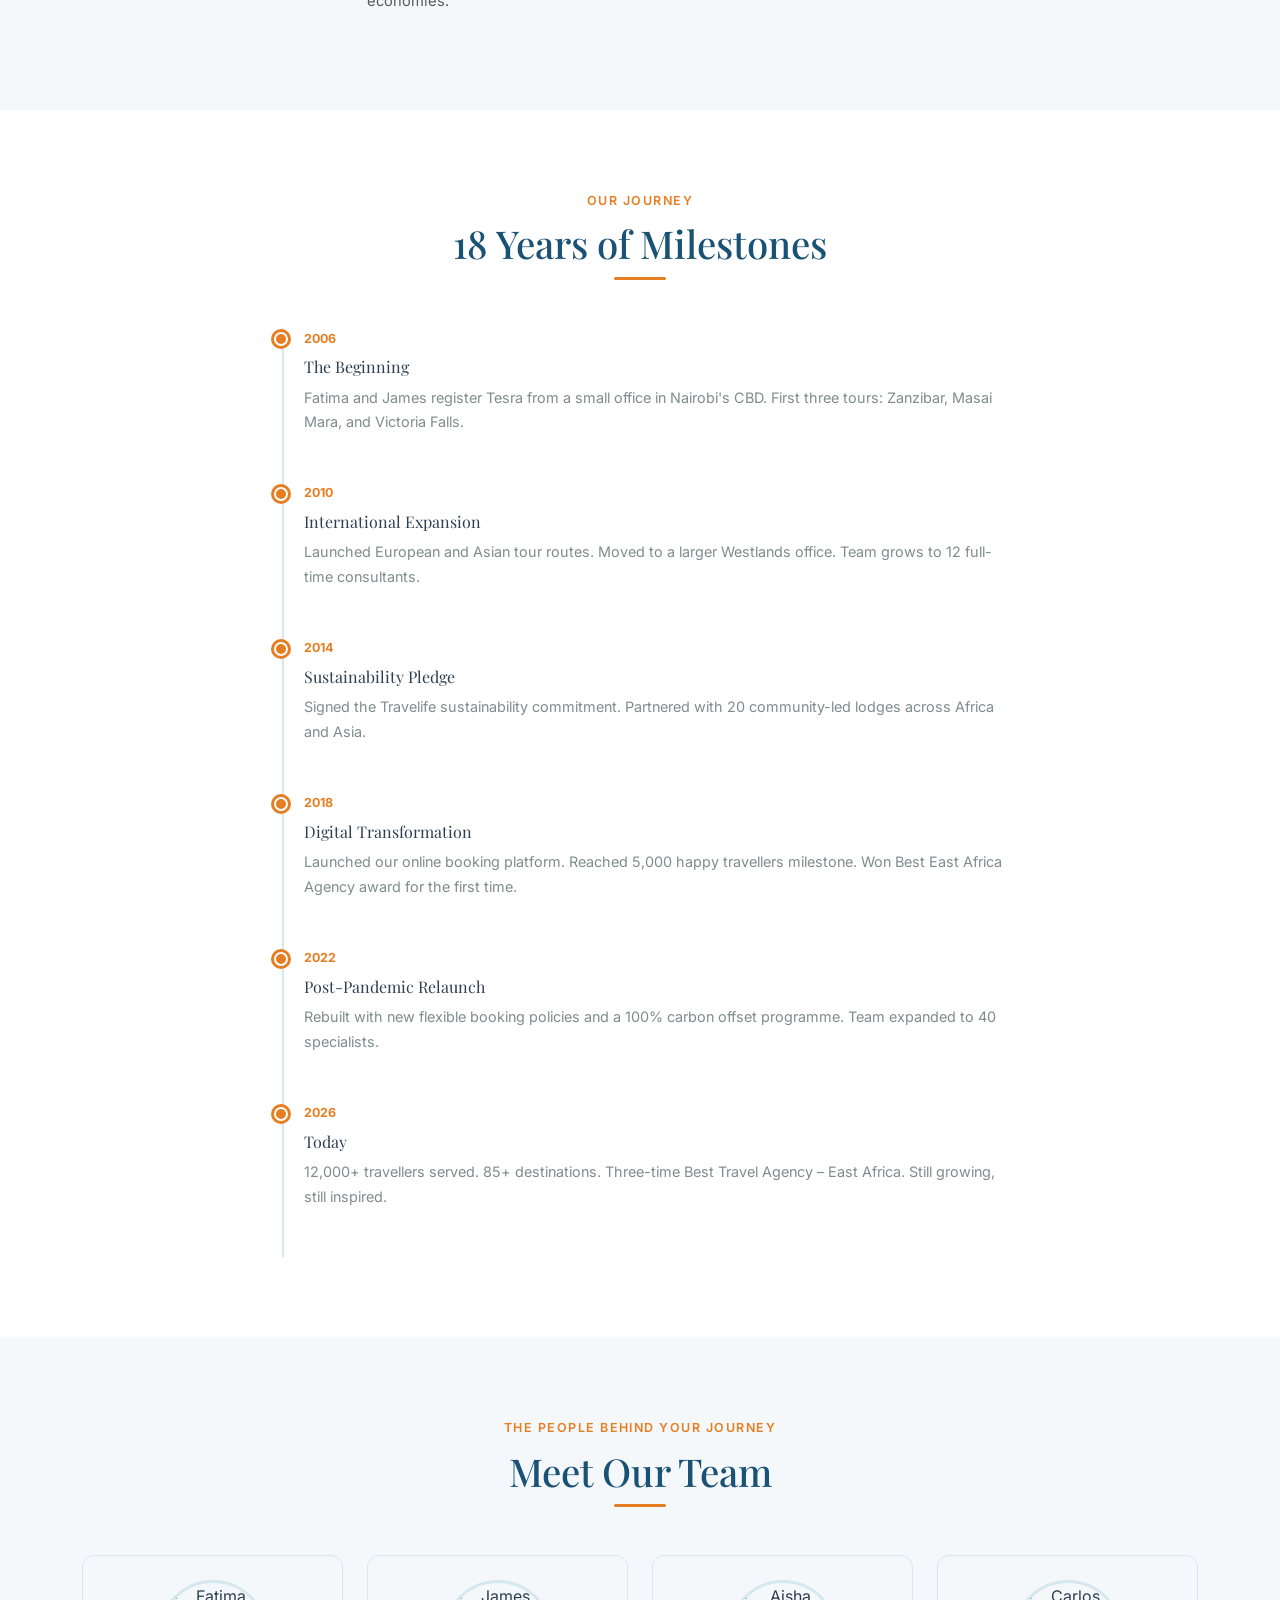
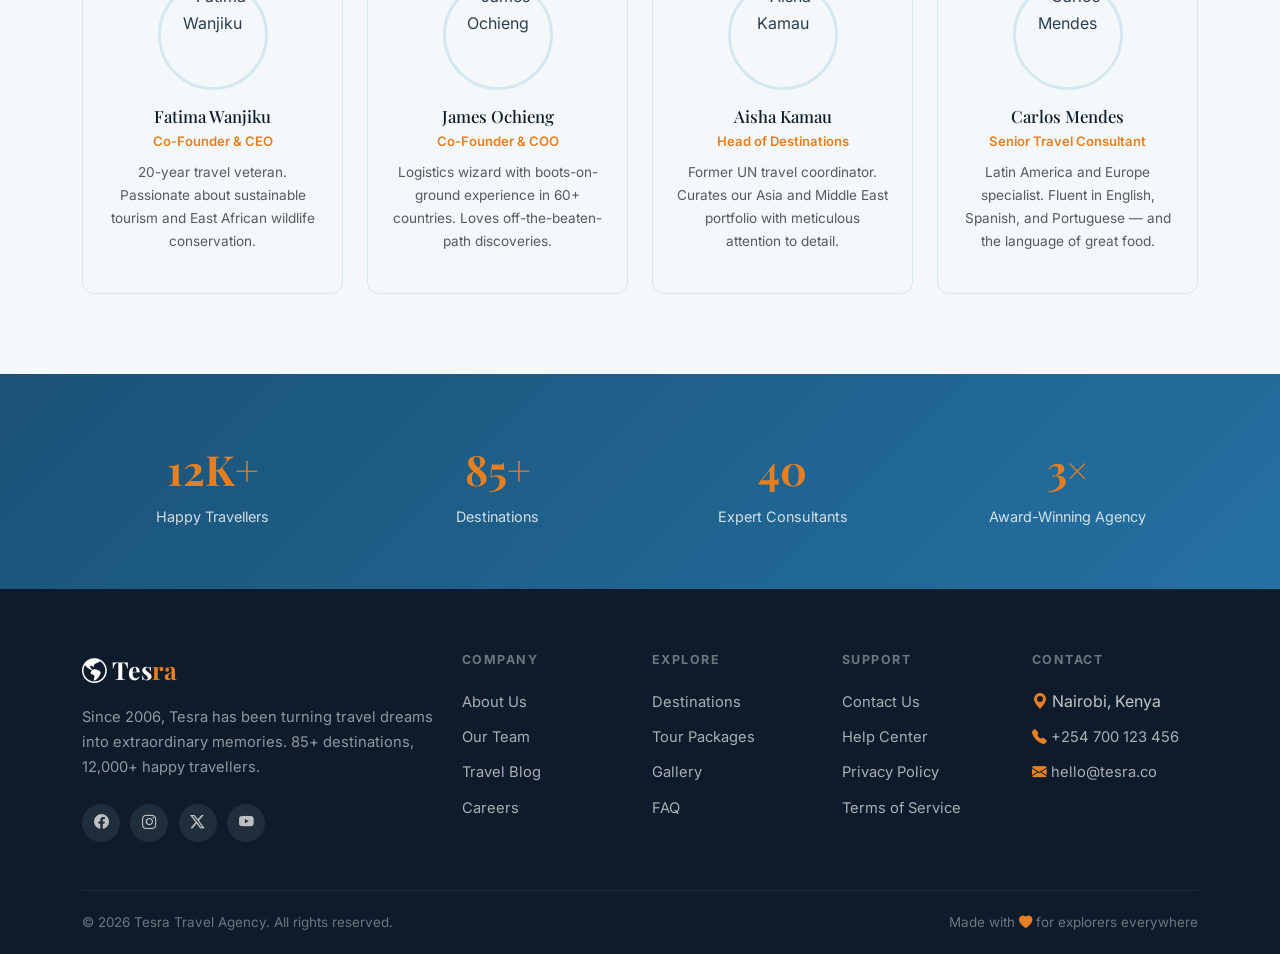
==== commit 7f8bb662: "update style sheet" ====
--- a/about.html
+++ b/about.html
@@ -30,7 +30,6 @@
         <li class="nav-item"><a class="nav-link" href="contact.html">Contact</a></li>
       </ul>
       <div class="ms-lg-3 d-flex align-items-center gap-2 mt-2 mt-lg-0">
-        <button id="darkModeToggle"><i class="bi bi-moon-fill"></i> Dark</button>
         <a href="tours.html" class="btn-primary-custom">Book Now</a>
       </div>
     </div>
@@ -297,4 +296,4 @@
 <script src="https://cdn.jsdelivr.net/npm/bootstrap@5.3.2/dist/js/bootstrap.bundle.min.js"></script>
 <script src="main.js"></script>
 </body>
-</html>
+</html>
--- a/style.css
+++ b/style.css
@@ -1,8 +1,4 @@
-/* =============================================
-   Tesra Travel Agency – Main Stylesheet
-   ============================================= */
-
-/* --- Google Fonts Import --- */
+
 @import url('https://fonts.googleapis.com/css2?family=Playfair+Display:wght@400;600;700&family=Inter:wght@300;400;500;600&display=swap');
 
 /* --- CSS Variables (Token System) --- */
@@ -123,20 +119,6 @@
   padding: 0.45rem 1.1rem !important;
 }
 .nav-cta:hover { background: #c0661a !important; }
-
-/* Dark Mode Toggle */
-#darkModeToggle {
-  border: 1.5px solid var(--color-border);
-  background: transparent;
-  color: var(--color-text);
-  border-radius: 50px;
-  padding: 0.3rem 0.75rem;
-  font-size: 0.9rem;
-  cursor: pointer;
-  transition: all var(--transition);
-  display: flex; align-items: center; gap: 0.35rem;
-}
-#darkModeToggle:hover { background: var(--color-primary); color: white; border-color: var(--color-primary); }
 
 /* =============================================
    HERO SECTION
@@ -460,28 +442,38 @@
 .error-msg.show { display: block; }
 
 /* =============================================
-   DARK MODE
-   ============================================= */
-body.dark-mode {
-  background: #0D1B2A;
-  color: rgba(255,255,255,0.85);
-}
-body.dark-mode .navbar { background: #0D1B2A !important; border-bottom-color: rgba(255,255,255,0.08); }
-body.dark-mode .navbar-brand { color: white !important; }
-body.dark-mode .nav-link { color: rgba(255,255,255,0.8) !important; }
-body.dark-mode .nav-link:hover { color: white !important; background: rgba(255,255,255,0.08); }
-body.dark-mode h1, body.dark-mode h2, body.dark-mode h3, body.dark-mode h4 { color: white; }
-body.dark-mode .destination-card, body.dark-mode .testimonial-card, body.dark-mode .form-card {
-  background: #142233; border-color: rgba(255,255,255,0.08);
-}
-body.dark-mode .card-title, body.dark-mode .section-title { color: white; }
-body.dark-mode .bg-light-custom { background: #1a2d42; }
-body.dark-mode .form-control-custom { background: #1a2d42; border-color: rgba(255,255,255,0.15); color: white; }
-body.dark-mode .filter-btn { background: #142233; border-color: rgba(255,255,255,0.12); color: rgba(255,255,255,0.8); }
-body.dark-mode .hero-search { background: #142233; }
-body.dark-mode .hero-search .form-control, body.dark-mode .hero-search .form-select { background: #1a2d42; border-color: rgba(255,255,255,0.15); color: white; }
-body.dark-mode #darkModeToggle { border-color: rgba(255,255,255,0.2); color: rgba(255,255,255,0.8); }
-body.dark-mode .navbar-toggler-icon { filter: invert(1); }
+   DARK MODE (auto, follows system preference)
+   ============================================= */
+@media (prefers-color-scheme: dark) {
+  body {
+    --color-text:   rgba(255,255,255,0.85);
+    --color-muted:  rgba(255,255,255,0.55);
+    --color-border: rgba(255,255,255,0.12);
+    background: #0D1B2A;
+    color: var(--color-text);
+  }
+  .navbar { background: #0D1B2A !important; border-bottom-color: rgba(255,255,255,0.08); }
+  .navbar-brand { color: white !important; }
+  .nav-link { color: rgba(255,255,255,0.8) !important; }
+  .nav-link:hover { color: white !important; background: rgba(255,255,255,0.08); }
+  h1, h2, h3, h4 { color: white; }
+  .destination-card, .testimonial-card, .form-card {
+    background: #142233; border-color: rgba(255,255,255,0.08);
+  }
+  .card-title, .section-title { color: white; }
+  .bg-light-custom { background: #1a2d42; }
+  .form-control-custom { background: #1a2d42; border-color: rgba(255,255,255,0.15); color: white; }
+  .filter-btn { background: #142233; border-color: rgba(255,255,255,0.12); color: rgba(255,255,255,0.8); }
+  .hero-search { background: #142233; }
+  .hero-search .form-control, .hero-search .form-select { background: #1a2d42; border-color: rgba(255,255,255,0.15); color: white; }
+  .navbar-toggler-icon { filter: invert(1); }
+  .text-muted { color: rgba(255,255,255,0.55) !important; }
+  .blog-card .blog-body { background: #142233; }
+  .popular-post-link { color: white; }
+  .faq-accordion .accordion-button { background: #142233; color: white; }
+  .faq-accordion .accordion-item { border-color: rgba(255,255,255,0.08); }
+  .faq-accordion .accordion-body { background: #0D1B2A; }
+}
 
 /* =============================================
    UTILITIES
@@ -585,7 +577,7 @@
 .blog-meta span { color: var(--color-accent); font-weight: 600; }
 .blog-card h4 { font-family: var(--font-display); font-size: 1.1rem; margin-bottom: 0.5rem; line-height: 1.35; }
 .blog-card p { font-size: 0.9rem; color: var(--color-muted); }
-body.dark-mode .blog-card .blog-body { background: #142233; }
+.popular-post-link { color: var(--color-dark); }
 
 /* Gallery */
 .gallery-grid { columns: 3; gap: 1rem; }
@@ -626,9 +618,6 @@
 .faq-accordion .accordion-button::after { filter: none; }
 .faq-accordion .accordion-item { border: 1px solid var(--color-border); border-radius: var(--radius-sm) !important; margin-bottom: 0.6rem; overflow: hidden; }
 .faq-accordion .accordion-body { font-size: 0.93rem; color: var(--color-muted); padding: 1rem 1.25rem; }
-body.dark-mode .faq-accordion .accordion-button { background: #142233; color: white; }
-body.dark-mode .faq-accordion .accordion-item { border-color: rgba(255,255,255,0.08); }
-body.dark-mode .faq-accordion .accordion-body { background: #0D1B2A; }
 
 /* =============================================
    RESPONSIVE ADJUSTMENTS
@@ -642,4 +631,4 @@
   .hero-search { flex-direction: column; }
   .hero-search .form-group { flex: 1 1 100%; }
   .footer-bottom { flex-direction: column; text-align: center; }
-}
+}
